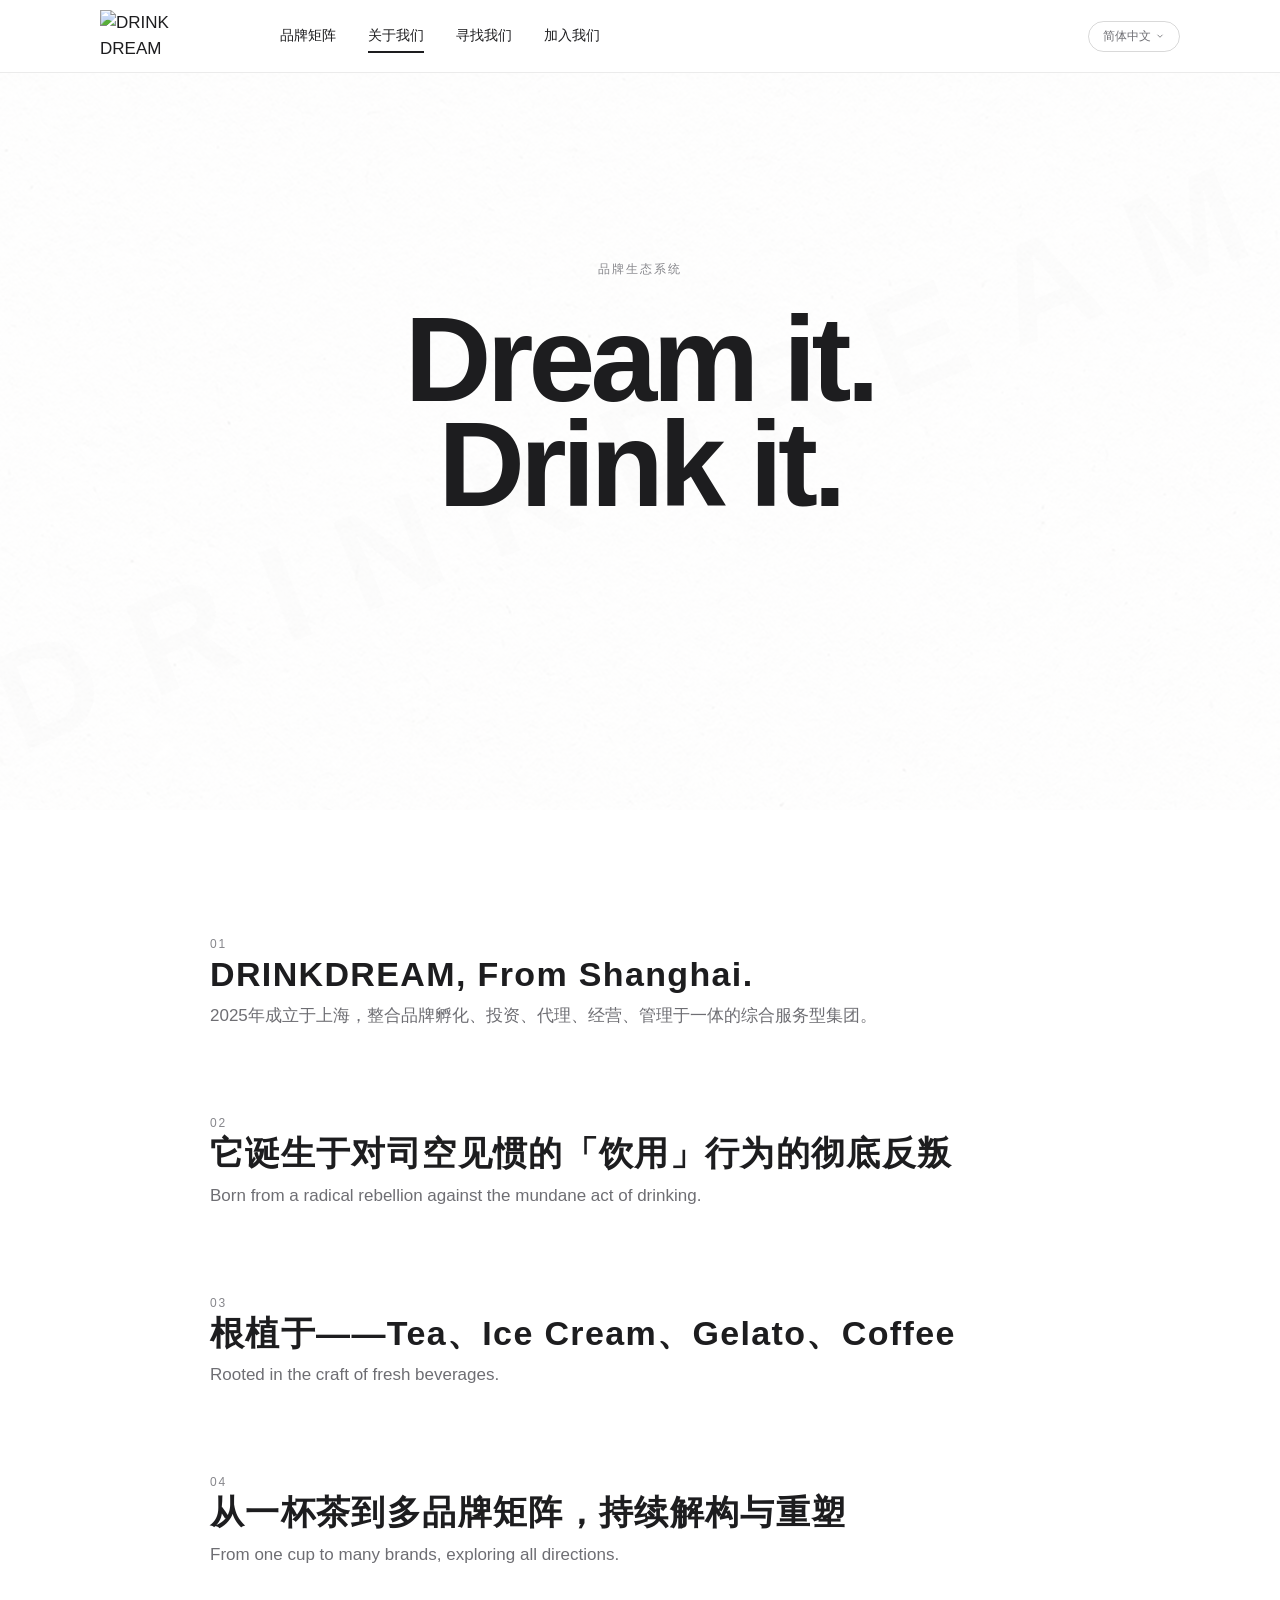
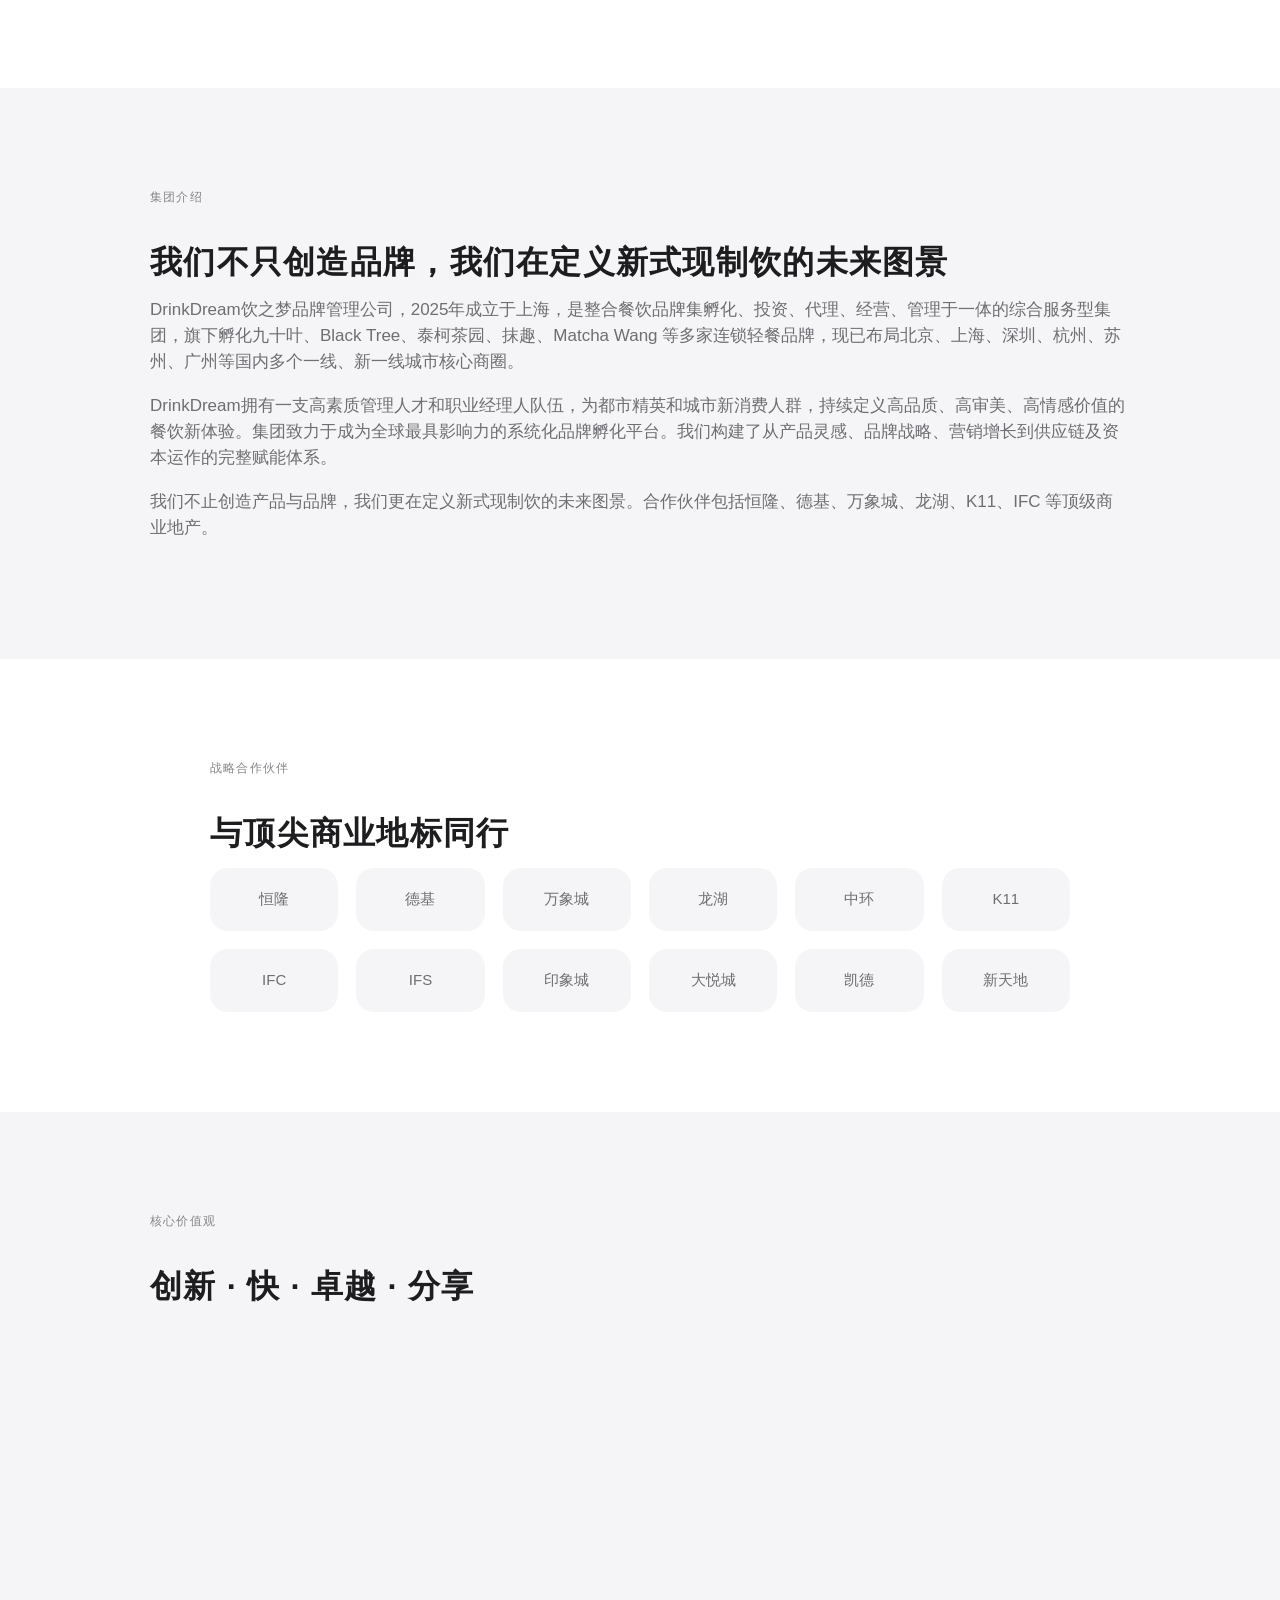
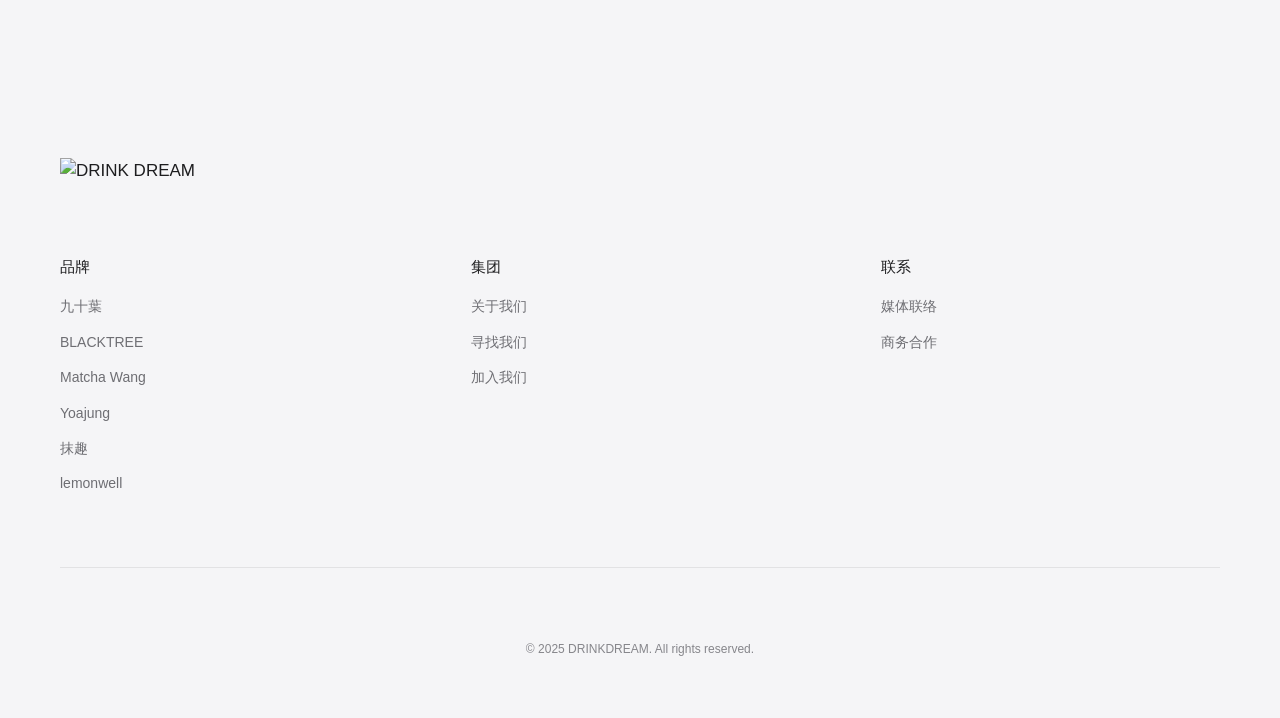
==== about.html @ f2726633 "DRINKDREAM brand website - initial release" ====
<!doctype html>
<html lang="zh-CN">
<head>
  <meta charset="UTF-8"><meta name="viewport" content="width=device-width, initial-scale=1.0">
  <title>关于我们 · DRINKDREAM 饮之梦</title>
  <meta name="description" content="DRINKDREAM饮之梦品牌管理公司，从一杯茶到多品牌矩阵，持续解构与重塑。">
  <link rel="stylesheet" href="styles.css">
  <link rel="icon" href="https://www.drink-dream.com/images/logotitle.png" type="image/png">
</head>
<body>
<div class="progress-bar" id="progress-bar"></div>
<header class="site-header">
  <div class="header-inner">
    <a class="brand" href="index.html"><img src="https://www.drink-dream.com/images/logo.png" alt="DRINK DREAM"></a>
    <nav class="nav"><a href="index.html">品牌矩阵</a><a href="about.html" class="active">关于我们</a><a href="find-us.html">寻找我们</a><a href="#">加入我们</a></nav>
    <button class="menu-toggle" aria-label="菜单">☰</button>
  </div>
</header>

<main>
  <section class="about-hero" style="background:linear-gradient(180deg,rgba(255,255,255,.88),rgba(255,255,255,.88)),url('images/drinkdream_about.jpg') center/cover no-repeat;">
    <div class="about-hero-content">
      <p class="hero-eyebrow" data-reveal>DRINKDREAM 饮之梦</p>
      <h1 class="hero-title" data-reveal><span class="hero-line">Dream it.</span><span class="hero-line">Drink it.</span></h1>
    </div>
  </section>

  <section class="about-manifesto">
    <div class="manifesto-item" data-reveal><span class="m-num">01</span><h2>DRINKDREAM, From Shanghai.</h2><p>2025年成立于上海，整合品牌孵化、投资、代理、经营、管理于一体的综合服务型集团。</p></div>
    <div class="manifesto-item" data-reveal><span class="m-num">02</span><h2>它诞生于对司空见惯的「饮用」行为的彻底反叛</h2><p>Born from a radical rebellion against the mundane act of drinking.</p></div>
    <div class="manifesto-item" data-reveal><span class="m-num">03</span><h2>根植于——Tea、Ice Cream、Gelato、Coffee</h2><p>Rooted in the craft of fresh beverages — Tea, Ice Cream, Gelato, Coffee.</p></div>
    <div class="manifesto-item" data-reveal><span class="m-num">04</span><h2>从一杯茶到多品牌矩阵，持续解构与重塑，路虽远，上下而求索</h2><p>From one cup to many brands, a cycle of deconstruction and reinvention, exploring all directions.</p></div>
  </section>

  <section class="brand-sect alt">
    <div class="inner">
      <p class="ssub" data-reveal>集团介绍</p>
      <h2 data-reveal>我们不只创造品牌，我们在定义新式现制饮的未来图景</h2>
      <div class="about-text-block" data-reveal>
        <p>DrinkDream饮之梦品牌管理公司，2025年成立于上海，是整合餐饮品牌集孵化、投资、代理、经营、管理于一体的综合服务型集团，旗下孵化九十叶、Black Tree、泰柯茶园、抹趣、Matcha Wang 等多家连锁轻餐品牌，现已布局北京、上海、深圳、杭州、苏州、广州等国内多个一线、新一线城市核心商圈。</p>
        <p>DrinkDream拥有一支高素质管理人才和职业经理人队伍，为都市精英和城市新消费人群，持续定义高品质、高审美、高情感价值的餐饮新体验。集团致力于成为全球最具影响力的系统化品牌孵化平台。我们构建了从产品灵感、品牌战略、营销增长到供应链及资本运作的完整赋能体系。</p>
        <p>我们不止创造产品与品牌，我们更在定义新式现制饮的未来图景。合作伙伴包括恒隆、德基、万象城、龙湖、K11、IFC 等顶级商业地产。</p>
      </div>
    </div>
  </section>

  <section class="brand-sect">
    <p class="ssub" data-reveal>战略合作伙伴</p>
    <h2 data-reveal>与顶尖商业地标同行</h2>
    <div class="partner-grid" data-reveal>
      <div class="partner-item">恒隆</div><div class="partner-item">德基</div><div class="partner-item">万象城</div>
      <div class="partner-item">龙湖</div><div class="partner-item">中环</div><div class="partner-item">K11</div>
      <div class="partner-item">IFC</div><div class="partner-item">IFS</div><div class="partner-item">印象城</div>
      <div class="partner-item">大悦城</div><div class="partner-item">凯德</div><div class="partner-item">新天地</div>
    </div>
  </section>

  <section class="brand-sect alt">
    <div class="inner">
      <p class="ssub" data-reveal>核心价值观</p>
      <h2 data-reveal>创新 · 快 · 卓越 · 分享</h2>
      <div class="values-grid" data-reveal>
        <div class="value-card"><span class="vc-icon">✦</span><h3>创新</h3><p>构建从产品灵感到商业品牌的完整赋能体系</p></div>
        <div class="value-card"><span class="vc-icon">⚡</span><h3>快</h3><p>以闪电路径覆盖市场，持续锻造尖刀品牌</p></div>
        <div class="value-card"><span class="vc-icon">◆</span><h3>卓越</h3><p>超越峰值，创造记忆。定义高品质餐饮新体验</p></div>
        <div class="value-card"><span class="vc-icon">◎</span><h3>分享</h3><p>与超级合伙人构建共生根系统，为顶尖人才提供舞台</p></div>
      </div>
    </div>
  </section>
</main>

<footer class="site-footer">
  <div class="footer-inner">
    <div class="footer-logo"><img src="https://www.drink-dream.com/images/logo-drinkdream.png" alt="DRINK DREAM"></div>
    <div class="footer-links">
      <div class="footer-col"><strong>品牌</strong><a href="jiushiye.html">九十葉</a><a href="blacktree.html">BLACKTREE</a><a href="matcha-wang.html">Matcha Wang</a><a href="yoajung.html">Yoajung</a><a href="moqu.html">抹趣</a><a href="lemonwell.html">lemonwell</a></div>
      <div class="footer-col"><strong>集团</strong><a href="about.html">关于我们</a><a href="find-us.html">寻找我们</a><a href="#">加入我们</a></div>
      <div class="footer-col"><strong>联系</strong><a href="#">媒体联络</a><a href="#">商务合作</a></div>
    </div>
    <p class="footer-copy">&copy; 2025 DRINKDREAM. All rights reserved.</p>
  </div>
</footer>
<script src="site.js"></script>
</body>
</html>
---- styles.css ----
/* ============================================================
   DRINKDREAM V3 — Apple Design + Bilingual + Refined Layout
   ============================================================ */
:root{
  --bg:#fff;--bg-gray:#F5F5F7;--text:#1D1D1F;--text2:#6E6E73;--text3:#86868B;
  --link:#0066CC;--link-hover:#0077ED;--border:rgba(0,0,0,.08);
  --font:'PingFang SC','Hiragino Sans GB','Microsoft YaHei',sans-serif;
  --header-h:72px;--ease:cubic-bezier(.16,1,.3,1);
  --radius:18px;--pill:980px;
  --shadow:0 2px 8px rgba(0,0,0,.04),0 8px 24px rgba(0,0,0,.08);
  --shadow-hover:0 4px 12px rgba(0,0,0,.06),0 12px 32px rgba(0,0,0,.12);
  /* ── Generous side padding ── */
  --px:60px;
  --px-mobile:28px;
  --content:980px;--content-lg:1200px;
}
*,*::before,*::after{box-sizing:border-box;margin:0;padding:0}
html{scroll-behavior:smooth;-webkit-font-smoothing:antialiased;scroll-padding-top:var(--header-h)}
body{font-family:var(--font);color:var(--text);background:var(--bg);line-height:1.53;font-size:17px;-webkit-user-select:none;user-select:none;overflow-x:hidden;position:relative}
body::after{content:'DRINKDREAM';position:fixed;inset:0;pointer-events:none;z-index:9999;display:flex;align-items:center;justify-content:center;font-size:clamp(60px,12vw,140px);font-weight:900;color:rgba(0,0,0,.008);letter-spacing:.3em;transform:rotate(-22deg)}
img{display:block;max-width:100%;-webkit-user-drag:none;pointer-events:none}
a{color:inherit;text-decoration:none}
@media(prefers-reduced-motion:reduce){*,*::before,*::after{animation-duration:.01ms!important;transition-duration:.01ms!important}}

/* Progress Bar */
.progress-bar{position:fixed;top:0;left:0;height:2px;background:var(--text);z-index:200;width:0;transition:width .1s linear}

/* ═══════ Language Switcher ═══════ */
.lang-switch{position:relative;margin-left:auto}
.lang-btn{display:inline-flex;align-items:center;gap:4px;padding:6px 14px;border:1px solid rgba(0,0,0,.15);border-radius:var(--pill);background:transparent;font-size:12px;font-weight:500;cursor:pointer;color:var(--text2);font-family:var(--font);transition:all .2s}
.lang-btn:hover{border-color:var(--text);color:var(--text)}
.lang-menu{position:absolute;top:calc(100% + 6px);right:0;display:none;min-width:110px;padding:6px;background:var(--bg);border:1px solid rgba(0,0,0,.08);border-radius:12px;box-shadow:var(--shadow);z-index:60}
.lang-menu.open{display:grid;gap:2px}
.lang-menu button{padding:8px 14px;border:0;border-radius:8px;background:transparent;text-align:left;cursor:pointer;font-size:13px;color:var(--text);font-family:var(--font);transition:background .15s}
.lang-menu button:hover{background:var(--bg-gray)}
.lang-menu button.active{font-weight:600;background:rgba(0,0,0,.04)}

/* ═══════ Cursor & Nav ═══════ */
.cursor-glow{position:fixed;pointer-events:none;z-index:9998;width:320px;height:320px;border-radius:50%;background:radial-gradient(circle,rgba(0,0,0,.04) 0%,transparent 70%);transform:translate(-50%,-50%);opacity:0;transition:opacity .3s}
.cursor-glow.visible{opacity:1}
.ring-nav{position:fixed;right:24px;top:50%;transform:translateY(-50%);z-index:45;display:flex;flex-direction:column;align-items:center;gap:14px}
.ring-progress{width:42px;height:42px;opacity:.5;margin-bottom:6px}
.ring-progress svg{display:block}
.ring-dot{display:block;width:10px;height:10px;border-radius:50%;background:rgba(0,0,0,.1);transition:all .4s var(--ease);position:relative}
.ring-dot.active{background:var(--dot,#1D1D1F);transform:scale(1.5);box-shadow:0 0 14px var(--dot,#1d1d1f44)}
.ring-dot::after{content:attr(data-label);position:absolute;right:22px;top:50%;transform:translateY(-50%);white-space:nowrap;font-size:12px;font-weight:600;color:var(--text);opacity:0;transition:opacity .25s}
.ring-dot:hover::after{opacity:1}
@media(max-width:734px){.ring-nav{display:none}}

/* ═══════ Header ═══════ */
.site-header{position:fixed;top:0;left:0;right:0;z-index:50;background:rgba(255,255,255,.82);backdrop-filter:blur(20px) saturate(180%);-webkit-backdrop-filter:blur(20px) saturate(180%);border-bottom:1px solid var(--border)}
.header-inner{display:flex;align-items:center;min-height:var(--header-h);max-width:var(--content-lg);margin:0 auto;padding:0 var(--px)}
.brand img{width:132px}
.nav{display:flex;gap:32px;margin-left:48px}
.nav a{font-size:14px;font-weight:500;padding:4px 0;position:relative;transition:opacity .25s}
.nav a::after{content:'';position:absolute;bottom:-2px;left:0;width:0;height:1.5px;background:var(--text);transition:width .3s var(--ease)}
.nav a:hover::after,.nav a.active::after{width:100%}
.menu-toggle{display:none;width:40px;height:40px;border:0;background:none;font-size:22px;cursor:pointer;color:var(--text);margin-left:auto}

/* ═══════ Hero ═══════ */
.hero{min-height:100vh;display:flex;align-items:center;justify-content:center;padding:var(--header-h) var(--px) 80px;text-align:center;position:relative;overflow:hidden;background:linear-gradient(180deg,#FBFBFD,#F5F5F7)}
.hero::before{content:'';position:absolute;inset:0;background:radial-gradient(ellipse at 50% 25%,rgba(232,200,176,.1),transparent 60%);pointer-events:none}
.hero-content{position:relative;z-index:1}
.hero-eyebrow{font-size:12px;font-weight:500;letter-spacing:.16em;color:var(--text3);margin-bottom:28px;opacity:0;transform:translateY(20px);transition:all .8s var(--ease)}
.hero-eyebrow.visible{opacity:1;transform:translateY(0)}
.hero-title{font-size:clamp(64px,11vw,120px);line-height:.88;font-weight:900;letter-spacing:-.04em;margin-bottom:24px}
.hero-line{display:block;opacity:0;transform:translateY(50px);transition:all .9s var(--ease)}
.hero-line.visible{opacity:1;transform:translateY(0)}
.hero-line:last-child{transition-delay:.12s}
.hero-sub{font-size:21px;color:var(--text2);max-width:460px;margin:0 auto;opacity:0;transform:translateY(20px);transition:all .8s var(--ease) .25s}
.hero-sub.visible{opacity:1;transform:translateY(0)}
.hero-scroll-indicator{position:absolute;bottom:40px;left:50%;transform:translateX(-50%)}
.scroll-line{width:1px;height:56px;background:linear-gradient(to bottom,var(--text3),transparent);animation:scrollPulse 2s ease-in-out infinite}
@keyframes scrollPulse{0%,100%{opacity:.25;transform:scaleY(1)}50%{opacity:.8;transform:scaleY(1.25)}}

/* ═══════ Sections ═══════ */
.section-label{font-size:12px;font-weight:500;letter-spacing:.16em;color:var(--text3);margin-bottom:20px}

/* Manifesto */
.manifesto-section{padding:120px var(--px);max-width:var(--content);margin:0 auto}
.manifesto-inner{display:grid;gap:88px}
.manifesto-item{opacity:0;transform:translateY(40px);transition:all .8s var(--ease)}
.manifesto-item.visible{opacity:1;transform:translateY(0)}
.manifesto-item:nth-child(2){transition-delay:.12s}.manifesto-item:nth-child(3){transition-delay:.24s}.manifesto-item:nth-child(4){transition-delay:.36s}
.m-num{font-size:12px;font-weight:500;letter-spacing:.16em;color:var(--text3);margin-bottom:14px}
.manifesto-item h2{font-size:clamp(26px,4vw,34px);font-weight:800;letter-spacing:.04em;line-height:1.1;margin-bottom:10px;color:var(--text)}
.manifesto-item p{font-size:17px;color:var(--text2);line-height:1.53}

/* Intro */
.intro-section{padding:0 var(--px) 120px;max-width:var(--content);margin:0 auto}
.intro-content{opacity:0;transform:translateY(40px);transition:all 1s var(--ease)}
.intro-content.visible{opacity:1;transform:translateY(0)}
.intro-content h2{font-size:clamp(28px,4vw,38px);font-weight:800;letter-spacing:.04em;line-height:1.1;margin-bottom:32px;color:var(--text)}
.intro-text p{font-size:17px;line-height:1.53;color:var(--text2);margin-bottom:14px}

/* ═══════ Stack ═══════ */
.stack-container{background:var(--bg)}
.stack-section{position:relative;min-height:100vh;display:flex;align-items:center;padding:calc(var(--header-h) + 60px) 0 60px}
.stack-card{position:sticky;top:calc(var(--header-h) + 32px);width:min(var(--content-lg),calc(100% - var(--px)*2));margin:0 auto;display:grid;grid-template-columns:1fr 1fr;gap:80px;align-items:center;background:var(--bg);border-radius:var(--radius);padding:0;transition:all .7s var(--ease);transform:translateY(50px);opacity:.35}
.stack-section.active .stack-card{transform:translateY(0);opacity:1;box-shadow:var(--shadow)}
.stack-section.exiting .stack-card{transform:translateY(-40px);opacity:.2}
.stack-visual{overflow:hidden;border-radius:var(--radius)}
.stack-image-wrapper{overflow:hidden}
.stack-image{width:100%;aspect-ratio:4/5;background-size:cover;background-position:center;border-radius:var(--radius);transition:transform 1.4s var(--ease)}
.stack-section.active .stack-image{transform:scale(1.03)}
.stack-section:hover .stack-image{transform:scale(1.08)}
.stack-inner{opacity:0;transform:translateX(36px);transition:all .8s var(--ease)}
.stack-section.active .stack-inner{opacity:1;transform:translateX(0)}
.stack-inner>*{opacity:0;transform:translateY(18px);transition:all .5s var(--ease)}
.stack-section.active .stack-inner>*{opacity:1;transform:translateY(0)}
.stack-section.active .stack-num{transition-delay:.04s}.stack-section.active .stack-name{transition-delay:.08s}
.stack-section.active .stack-en{transition-delay:.12s}.stack-section.active .stack-line{transition-delay:.16s}
.stack-section.active .stack-desc{transition-delay:.2s}.stack-section.active .stack-stats{transition-delay:.24s}.stack-section.active .stack-cta{transition-delay:.28s}
.stack-num{font-size:12px;font-weight:500;letter-spacing:.16em;color:var(--text3);margin-bottom:16px}
.stack-name{font-size:clamp(40px,5.5vw,60px);font-weight:900;letter-spacing:-.03em;line-height:1.02;margin-bottom:10px;color:var(--text)}
.stack-en{font-size:16px;color:var(--text3);margin-bottom:28px}
.stack-line{width:36px;height:2px;background:var(--text);margin-bottom:28px}
.stack-desc{font-size:17px;line-height:1.53;color:var(--text2);margin-bottom:36px;max-width:440px}
.stack-stats{display:flex;gap:44px;margin-bottom:36px}
.stat strong{display:block;font-size:32px;font-weight:700;line-height:1;margin-bottom:6px;color:var(--text)}
.stat span{font-size:12px;color:var(--text3);font-weight:500}
.stack-cta{display:inline-flex;align-items:center;gap:8px;font-size:15px;font-weight:500;color:var(--link);transition:all .3s var(--ease);cursor:pointer}
.stack-cta:hover{color:var(--link-hover)}
.stack-cta:hover span{transform:translateX(4px);transition:transform .3s var(--ease)}
.stack-cta span{transition:transform .3s var(--ease)}

/* ═══════ Metrics ═══════ */
.metrics-strip{display:grid;grid-template-columns:repeat(5,1fr);padding:100px var(--px);background:var(--bg-gray);text-align:center;gap:24px}
.metric-item{opacity:0;transform:translateY(30px);transition:all .8s var(--ease)}
.metric-item.visible{opacity:1;transform:translateY(0)}
.metric-item>span,.metric-item em{display:block;font-style:normal;font-size:14px;font-weight:500;color:var(--text2)}
.metric-item strong{display:block;margin:10px 0 4px;font-size:56px;line-height:1;font-weight:700;color:var(--text)}

/* ═══════ Values ═══════ */
.values-section{padding:120px var(--px);max-width:var(--content-lg);margin:0 auto}
.values-section .section-label{text-align:center;margin-bottom:14px;opacity:0;transform:translateY(20px);transition:all .8s var(--ease)}
.values-section .section-label.visible{opacity:1;transform:translateY(0)}
.values-title{text-align:center;font-size:clamp(30px,4.5vw,42px);font-weight:800;letter-spacing:.04em;line-height:1.1;margin-bottom:60px;opacity:0;transform:translateY(20px);transition:all .8s var(--ease) .1s;color:var(--text)}
.values-title.visible{opacity:1;transform:translateY(0)}
.values-grid{display:grid;grid-template-columns:repeat(4,1fr);gap:20px}
.value-card{padding:40px 28px;text-align:center;background:var(--bg-gray);border-radius:var(--radius);transition:all .4s var(--ease);opacity:0;transform:translateY(30px)}
.value-card.visible{opacity:1;transform:translateY(0)}
.value-card:hover{transform:translateY(-6px);box-shadow:var(--shadow-hover)}
.value-card:nth-child(2){transition-delay:.1s}.value-card:nth-child(3){transition-delay:.2s}.value-card:nth-child(4){transition-delay:.3s}
.vc-icon{font-size:24px;display:block;margin-bottom:16px}
.value-card h3{font-size:20px;font-weight:700;margin-bottom:10px;color:var(--text)}
.value-card p{font-size:14px;line-height:1.53;color:var(--text2)}

/* ═══════ Media Coverage ═══════ */
.media-section{padding:120px var(--px);max-width:var(--content-lg);margin:0 auto}
.media-section .section-label{text-align:center;margin-bottom:14px;opacity:0;transform:translateY(20px);transition:all .8s var(--ease)}
.media-section .section-label.visible{opacity:1;transform:translateY(0)}
.media-grid{display:grid;grid-template-columns:repeat(3,1fr);gap:20px}
.media-card{display:flex;flex-direction:column;padding:28px;background:var(--bg-gray);border-radius:var(--radius);transition:all .4s var(--ease);cursor:pointer;gap:10px;opacity:0;transform:translateY(30px)}
.media-card.visible{opacity:1;transform:translateY(0)}
.media-card:hover{transform:translateY(-4px);box-shadow:var(--shadow-hover)}
.media-card:nth-child(2){transition-delay:.08s}.media-card:nth-child(3){transition-delay:.16s}.media-card:nth-child(4){transition-delay:.24s}.media-card:nth-child(5){transition-delay:.32s}.media-card:nth-child(6){transition-delay:.4s}
.media-source{font-size:11px;font-weight:600;letter-spacing:.1em;color:var(--text3)}
.media-card h3{font-size:16px;font-weight:700;line-height:1.35;color:var(--text)}
.media-card p{font-size:14px;line-height:1.6;color:var(--text2)}
.media-link{font-size:13px;font-weight:500;color:var(--link);margin-top:auto}
.media-card:hover .media-link{color:var(--link-hover)}

/* ═══════ Footer ═══════ */
.site-footer{background:var(--bg-gray);padding:120px var(--px) 60px}
.footer-inner{max-width:var(--content-lg);margin:0 auto}
.footer-logo{margin-bottom:72px}.footer-logo img{width:168px}
.footer-links{display:grid;grid-template-columns:repeat(3,1fr);gap:72px;margin-bottom:72px;padding-bottom:72px;border-bottom:1px solid var(--border)}
.footer-col{display:flex;flex-direction:column;gap:14px}
.footer-col strong{font-size:15px;font-weight:500;margin-bottom:4px;color:var(--text)}
.footer-col a{font-size:14px;color:var(--text2);transition:opacity .2s}
.footer-col a:hover{opacity:.6}
.footer-copy{font-size:12px;color:var(--text3);text-align:center}

/* Back to Top */
.back-to-top{position:fixed;bottom:36px;left:50%;transform:translateX(-50%) translateY(80px);z-index:40;width:44px;height:44px;border-radius:50%;background:var(--text);color:#fff;border:0;font-size:18px;cursor:pointer;opacity:0;pointer-events:none;transition:all .4s var(--ease)}
.back-to-top.visible{opacity:1;transform:translateX(-50%) translateY(0);pointer-events:auto}
.back-to-top:hover{transform:translateX(-50%) translateY(-4px);box-shadow:var(--shadow-hover)}

/* ═══════ Brand Detail Pages ═══════ */
.brand-detail{padding-top:var(--header-h)}
.brand-hero{min-height:70vh;display:flex;align-items:center;justify-content:center;text-align:center;padding:80px var(--px)}
.brand-hero-content{position:relative;z-index:1}
.brand-hero .brand-number{font-size:12px;font-weight:500;letter-spacing:.14em;color:var(--text3);margin-bottom:24px}
.brand-hero .brand-name{font-size:clamp(48px,8vw,88px);font-weight:900;letter-spacing:-.04em;line-height:.92;margin-bottom:16px;color:var(--text)}
.brand-hero .brand-en{font-size:18px;color:var(--text3);margin-bottom:24px}
.brand-hero .brand-hero-desc{font-size:17px;line-height:1.53;max-width:560px;margin:0 auto;color:var(--text2)}
.brand-sect{padding:100px var(--px);max-width:var(--content);margin:0 auto}
.brand-sect.alt{background:var(--bg-gray);max-width:100%}
.brand-sect.alt .inner{max-width:var(--content);margin:0 auto}
.brand-sect h2{font-size:clamp(24px,3.5vw,32px);font-weight:800;letter-spacing:.04em;margin-bottom:10px;color:var(--text)}
.brand-sect .ssub{font-size:12px;color:var(--text3);margin-bottom:32px;letter-spacing:.1em}
.cgrid{display:grid;grid-template-columns:1fr 1fr;gap:48px}
.cblock{margin-bottom:40px}.cblock h3{font-size:19px;font-weight:700;margin-bottom:12px;color:var(--text)}
.cblock p{font-size:17px;line-height:1.53;color:var(--text2)}
.hlist{list-style:none;display:grid;gap:18px}
.hlist li{padding:24px 28px;background:var(--bg);border-radius:var(--radius);font-size:16px;line-height:1.53;color:var(--text2);transition:all .3s var(--ease);border-left:3px solid transparent;box-shadow:var(--shadow)}
.brand-sect.alt .hlist li{background:var(--bg)}
.hlist li:hover{border-color:var(--text);transform:translateX(6px);box-shadow:var(--shadow-hover)}
.bmetrics{display:grid;grid-template-columns:repeat(3,1fr);gap:32px;text-align:center;padding:48px 0;border-top:1px solid var(--border);border-bottom:1px solid var(--border);margin:48px 0}
.bmetrics strong{display:block;font-size:44px;font-weight:700;line-height:1;margin-bottom:8px;color:var(--text)}
.bmetrics span{font-size:13px;color:var(--text3);font-weight:500}
.btags{display:flex;flex-wrap:wrap;gap:10px}
.btags span{padding:8px 20px;font-size:12px;font-weight:500;color:var(--text2);background:var(--bg-gray);border-radius:var(--pill);transition:all .25s var(--ease)}
.btags span:hover{background:var(--text);color:#fff}
.back-home{display:inline-flex;align-items:center;gap:6px;font-size:14px;font-weight:500;color:var(--link);padding:24px var(--px) 0;transition:all .2s}
.back-home:hover{color:var(--link-hover);gap:10px}

/* ═══════ About Page ═══════ */
.about-hero{min-height:90vh;display:flex;align-items:center;justify-content:center;text-align:center;position:relative;overflow:hidden;padding:var(--header-h) var(--px) 80px}
.about-manifesto{max-width:var(--content);margin:0 auto;padding:120px var(--px);display:grid;gap:80px}
.about-text-block{max-width:var(--content);margin:0 auto}
.about-text-block p{font-size:17px;line-height:1.53;color:var(--text2);margin-bottom:18px}
.partner-grid{display:grid;grid-template-columns:repeat(6,1fr);gap:18px;max-width:920px}
.partner-item{padding:20px 16px;text-align:center;font-size:15px;font-weight:500;color:var(--text2);background:var(--bg-gray);border-radius:var(--radius);transition:all .3s var(--ease)}
.partner-item:hover{background:var(--text);color:#fff;transform:translateY(-3px);box-shadow:var(--shadow-hover)}

/* ═══════ Responsive ═══════ */
@media(max-width:1068px){
  :root{--px:40px}
  .stack-card{grid-template-columns:1fr;gap:40px}
  .stack-image{aspect-ratio:16/9}
  .values-grid{grid-template-columns:repeat(2,1fr)}
  .media-grid{grid-template-columns:repeat(2,1fr)}
  .cgrid{grid-template-columns:1fr}
  .partner-grid{grid-template-columns:repeat(4,1fr)}
  .metrics-strip{grid-template-columns:repeat(3,1fr);gap:40px}
}
@media(max-width:734px){
  :root{--header-h:64px;--px:28px}
  .header-inner{padding:0 var(--px)}.brand img{width:100px}
  .nav{display:none}.menu-toggle{display:grid;place-items:center}
  .nav.open{display:flex;flex-direction:column;position:absolute;top:var(--header-h);left:0;right:0;background:var(--bg);padding:16px var(--px);border-bottom:1px solid var(--border)}
  .nav.open a{padding:14px 0;border-top:1px solid var(--border)}
  .lang-switch{display:none}
  .hero{padding:var(--header-h) var(--px) 60px;min-height:90vh}
  .hero-title{font-size:clamp(48px,14vw,80px)}
  .manifesto-section{padding:80px var(--px)}.manifesto-inner{gap:56px}
  .intro-section{padding:0 var(--px) 80px}
  .stack-section{min-height:auto;padding:20px 0 40px}
  .stack-card{position:relative;top:auto;width:calc(100% - var(--px)*2);opacity:1;transform:none;grid-template-columns:1fr;gap:24px;box-shadow:none!important}
  .stack-image{aspect-ratio:3/2}
  .stack-inner,.stack-inner>*{opacity:1;transform:none;transition:none}
  .stack-name{font-size:36px}
  .metrics-strip{grid-template-columns:1fr 1fr;padding:64px var(--px);gap:32px}
  .values-section{padding:80px var(--px)}.values-grid{grid-template-columns:1fr 1fr;gap:12px}.value-card{padding:28px 16px}
  .media-section{padding:80px var(--px)}.media-grid{grid-template-columns:1fr}
  .footer-links{grid-template-columns:1fr 1fr;gap:32px}
  .brand-sect{padding:64px var(--px)}.bmetrics{grid-template-columns:1fr;gap:24px}
  .partner-grid{grid-template-columns:repeat(3,1fr)}.about-hero{min-height:60vh}
}
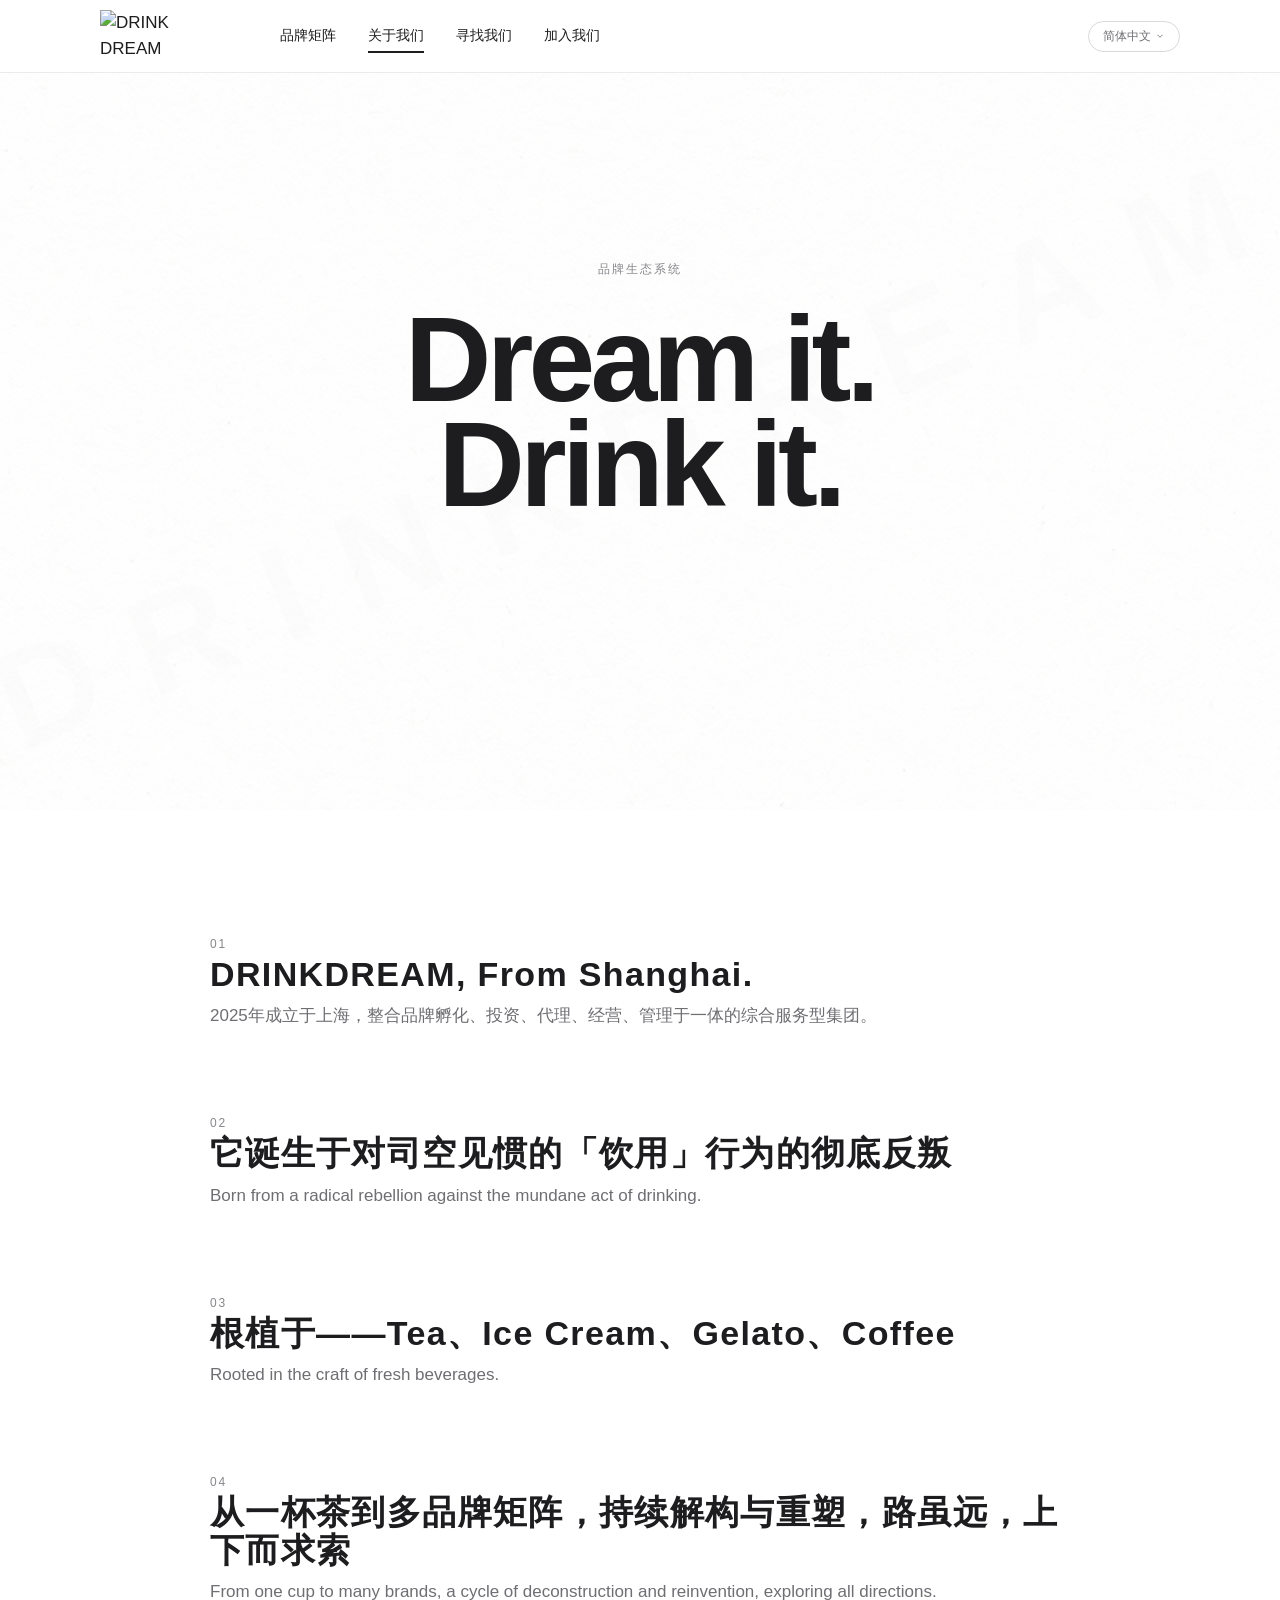
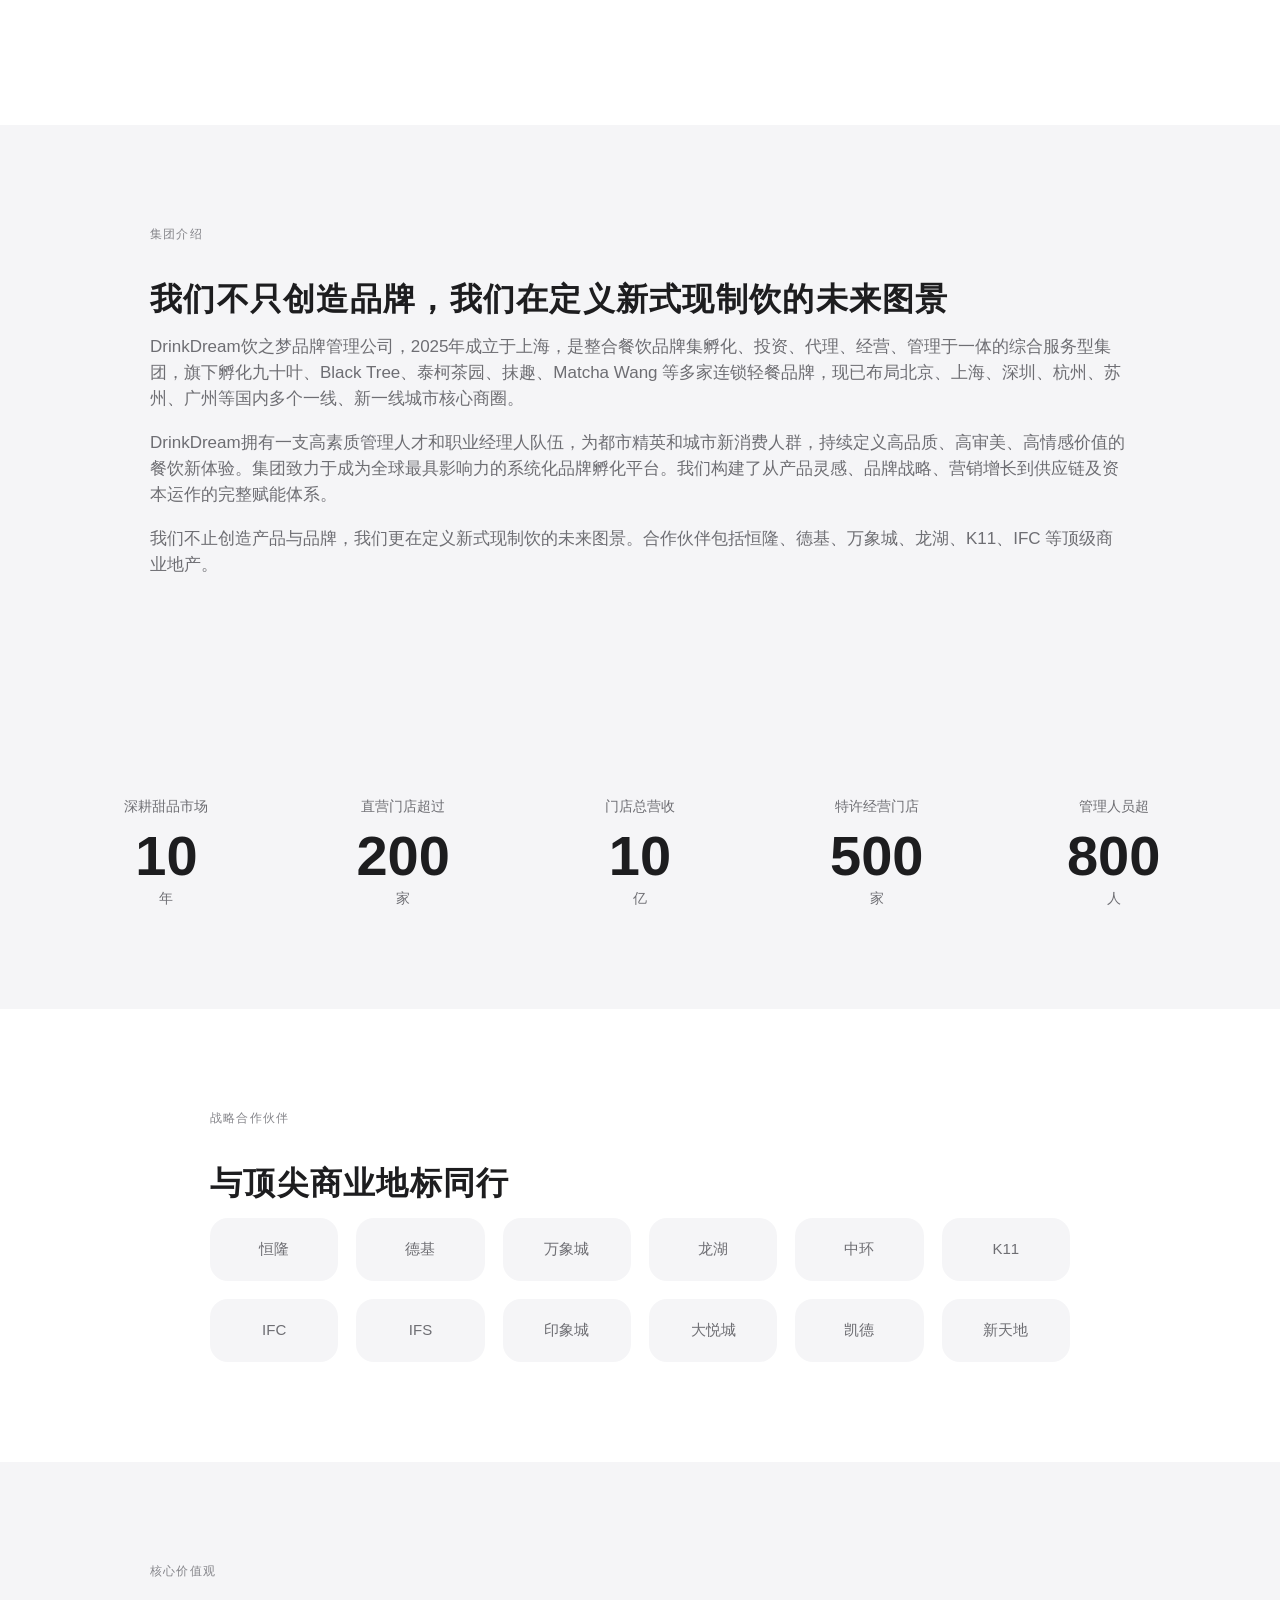
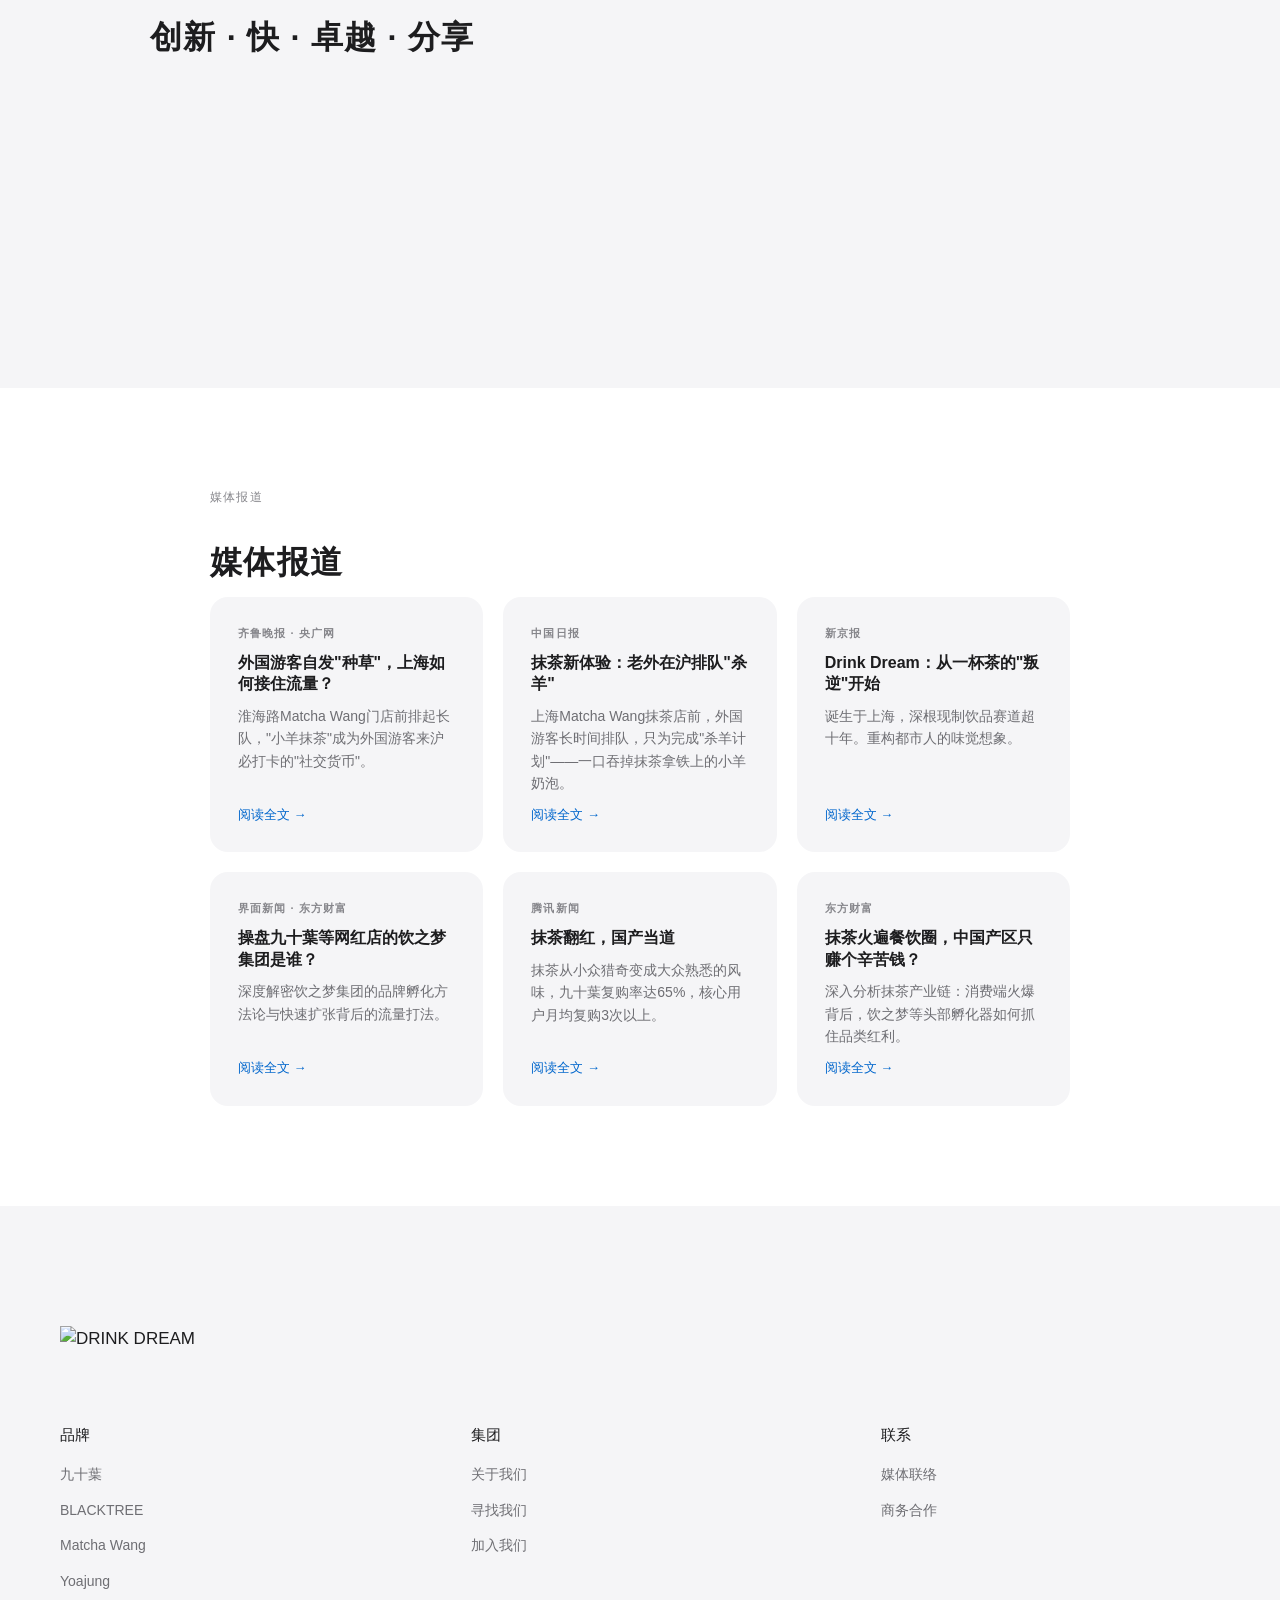
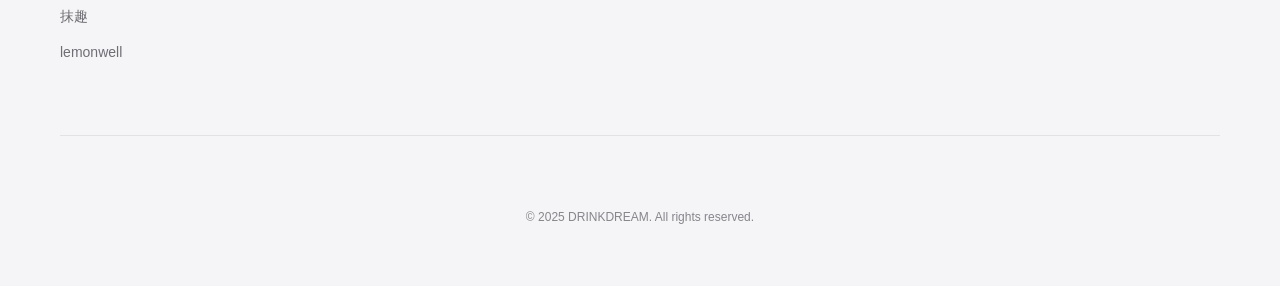
==== commit f04b5f96: "Homepage slim + enhanced interactions" ====
--- a/about.html
+++ b/about.html
@@ -28,8 +28,8 @@
   <section class="about-manifesto">
     <div class="manifesto-item" data-reveal><span class="m-num">01</span><h2>DRINKDREAM, From Shanghai.</h2><p>2025年成立于上海，整合品牌孵化、投资、代理、经营、管理于一体的综合服务型集团。</p></div>
     <div class="manifesto-item" data-reveal><span class="m-num">02</span><h2>它诞生于对司空见惯的「饮用」行为的彻底反叛</h2><p>Born from a radical rebellion against the mundane act of drinking.</p></div>
-    <div class="manifesto-item" data-reveal><span class="m-num">03</span><h2>根植于——Tea、Ice Cream、Gelato、Coffee</h2><p>Rooted in the craft of fresh beverages — Tea, Ice Cream, Gelato, Coffee.</p></div>
-    <div class="manifesto-item" data-reveal><span class="m-num">04</span><h2>从一杯茶到多品牌矩阵，持续解构与重塑，路虽远，上下而求索</h2><p>From one cup to many brands, a cycle of deconstruction and reinvention, exploring all directions.</p></div>
+    <div class="manifesto-item" data-reveal><span class="m-num">03</span><h2>根植于——Tea、Ice Cream、Gelato、Coffee</h2><p>Rooted in the craft of fresh beverages.</p></div>
+    <div class="manifesto-item" data-reveal><span class="m-num">04</span><h2>从一杯茶到多品牌矩阵，持续解构与重塑</h2><p>From one cup to many brands, exploring all directions.</p></div>
   </section>
 
   <section class="brand-sect alt">
@@ -42,6 +42,14 @@
         <p>我们不止创造产品与品牌，我们更在定义新式现制饮的未来图景。合作伙伴包括恒隆、德基、万象城、龙湖、K11、IFC 等顶级商业地产。</p>
       </div>
     </div>
+  </section>
+
+  <section class="metrics-strip">
+    <div class="metric-item" data-reveal><span>深耕甜品市场</span><strong data-count="10">0</strong><em>年</em></div>
+    <div class="metric-item" data-reveal><span>直营门店超过</span><strong data-count="200">0</strong><em>家</em></div>
+    <div class="metric-item" data-reveal><span>门店总营收</span><strong data-count="10">0</strong><em>亿</em></div>
+    <div class="metric-item" data-reveal><span>特许经营门店</span><strong data-count="500">0</strong><em>家</em></div>
+    <div class="metric-item" data-reveal><span>管理人员超</span><strong data-count="800">0</strong><em>人</em></div>
   </section>
 
   <section class="brand-sect">
@@ -67,6 +75,51 @@
       </div>
     </div>
   </section>
+
+  <section class="brand-sect">
+    <div class="inner">
+      <p class="ssub" data-reveal>媒体报道</p>
+      <h2 data-reveal>媒体报道</h2>
+      <div class="media-grid">
+        <a href="https://www.qlwb.com.cn/detail/27465739.html" target="_blank" rel="noopener" class="media-card" data-reveal>
+          <span class="media-source">齐鲁晚报 · 央广网</span>
+          <h3>外国游客自发"种草"，上海如何接住流量？</h3>
+          <p>淮海路Matcha Wang门店前排起长队，"小羊抹茶"成为外国游客来沪必打卡的"社交货币"。</p>
+          <span class="media-link">阅读全文 →</span>
+        </a>
+        <a href="http://cn.chinadaily.com.cn/a/202604/08/WS69d61aa5a310942cc49a6d38.html" target="_blank" rel="noopener" class="media-card" data-reveal>
+          <span class="media-source">中国日报</span>
+          <h3>抹茶新体验：老外在沪排队"杀羊"</h3>
+          <p>上海Matcha Wang抹茶店前，外国游客长时间排队，只为完成"杀羊计划"——一口吞掉抹茶拿铁上的小羊奶泡。</p>
+          <span class="media-link">阅读全文 →</span>
+        </a>
+        <a href="https://m.bjnews.com.cn/detail/1775889676129806.html" target="_blank" rel="noopener" class="media-card" data-reveal>
+          <span class="media-source">新京报</span>
+          <h3>Drink Dream：从一杯茶的"叛逆"开始</h3>
+          <p>诞生于上海，深根现制饮品赛道超十年。重构都市人的味觉想象。</p>
+          <span class="media-link">阅读全文 →</span>
+        </a>
+        <a href="https://caifuhao.eastmoney.com/news/20260527074920963955460" target="_blank" rel="noopener" class="media-card" data-reveal>
+          <span class="media-source">界面新闻 · 东方财富</span>
+          <h3>操盘九十葉等网红店的饮之梦集团是谁？</h3>
+          <p>深度解密饮之梦集团的品牌孵化方法论与快速扩张背后的流量打法。</p>
+          <span class="media-link">阅读全文 →</span>
+        </a>
+        <a href="https://new.qq.com/rain/a/20260708A04AVY00" target="_blank" rel="noopener" class="media-card" data-reveal>
+          <span class="media-source">腾讯新闻</span>
+          <h3>抹茶翻红，国产当道</h3>
+          <p>抹茶从小众猎奇变成大众熟悉的风味，九十葉复购率达65%，核心用户月均复购3次以上。</p>
+          <span class="media-link">阅读全文 →</span>
+        </a>
+        <a href="https://caifuhao.eastmoney.com/news/20260512104750637726480" target="_blank" rel="noopener" class="media-card" data-reveal>
+          <span class="media-source">东方财富</span>
+          <h3>抹茶火遍餐饮圈，中国产区只赚个辛苦钱？</h3>
+          <p>深入分析抹茶产业链：消费端火爆背后，饮之梦等头部孵化器如何抓住品类红利。</p>
+          <span class="media-link">阅读全文 →</span>
+        </a>
+      </div>
+    </div>
+  </section>
 </main>
 
 <footer class="site-footer">
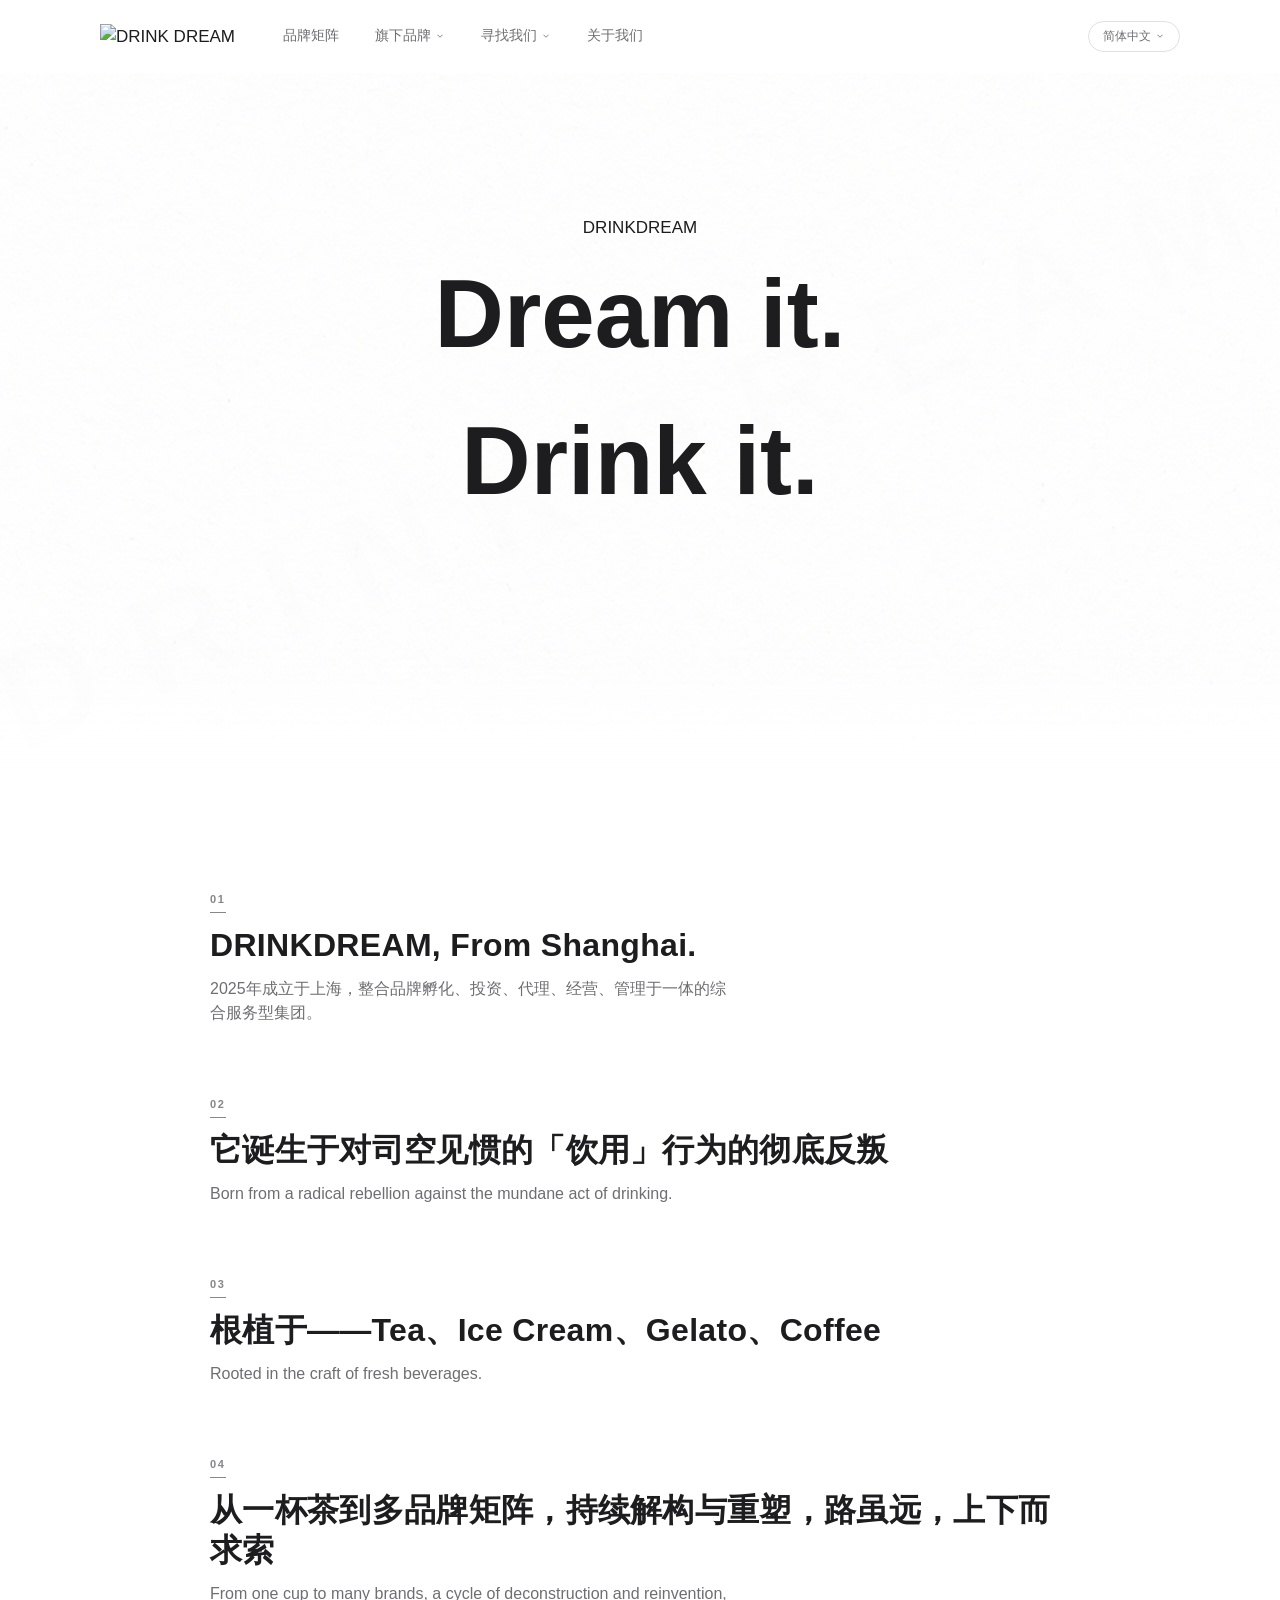
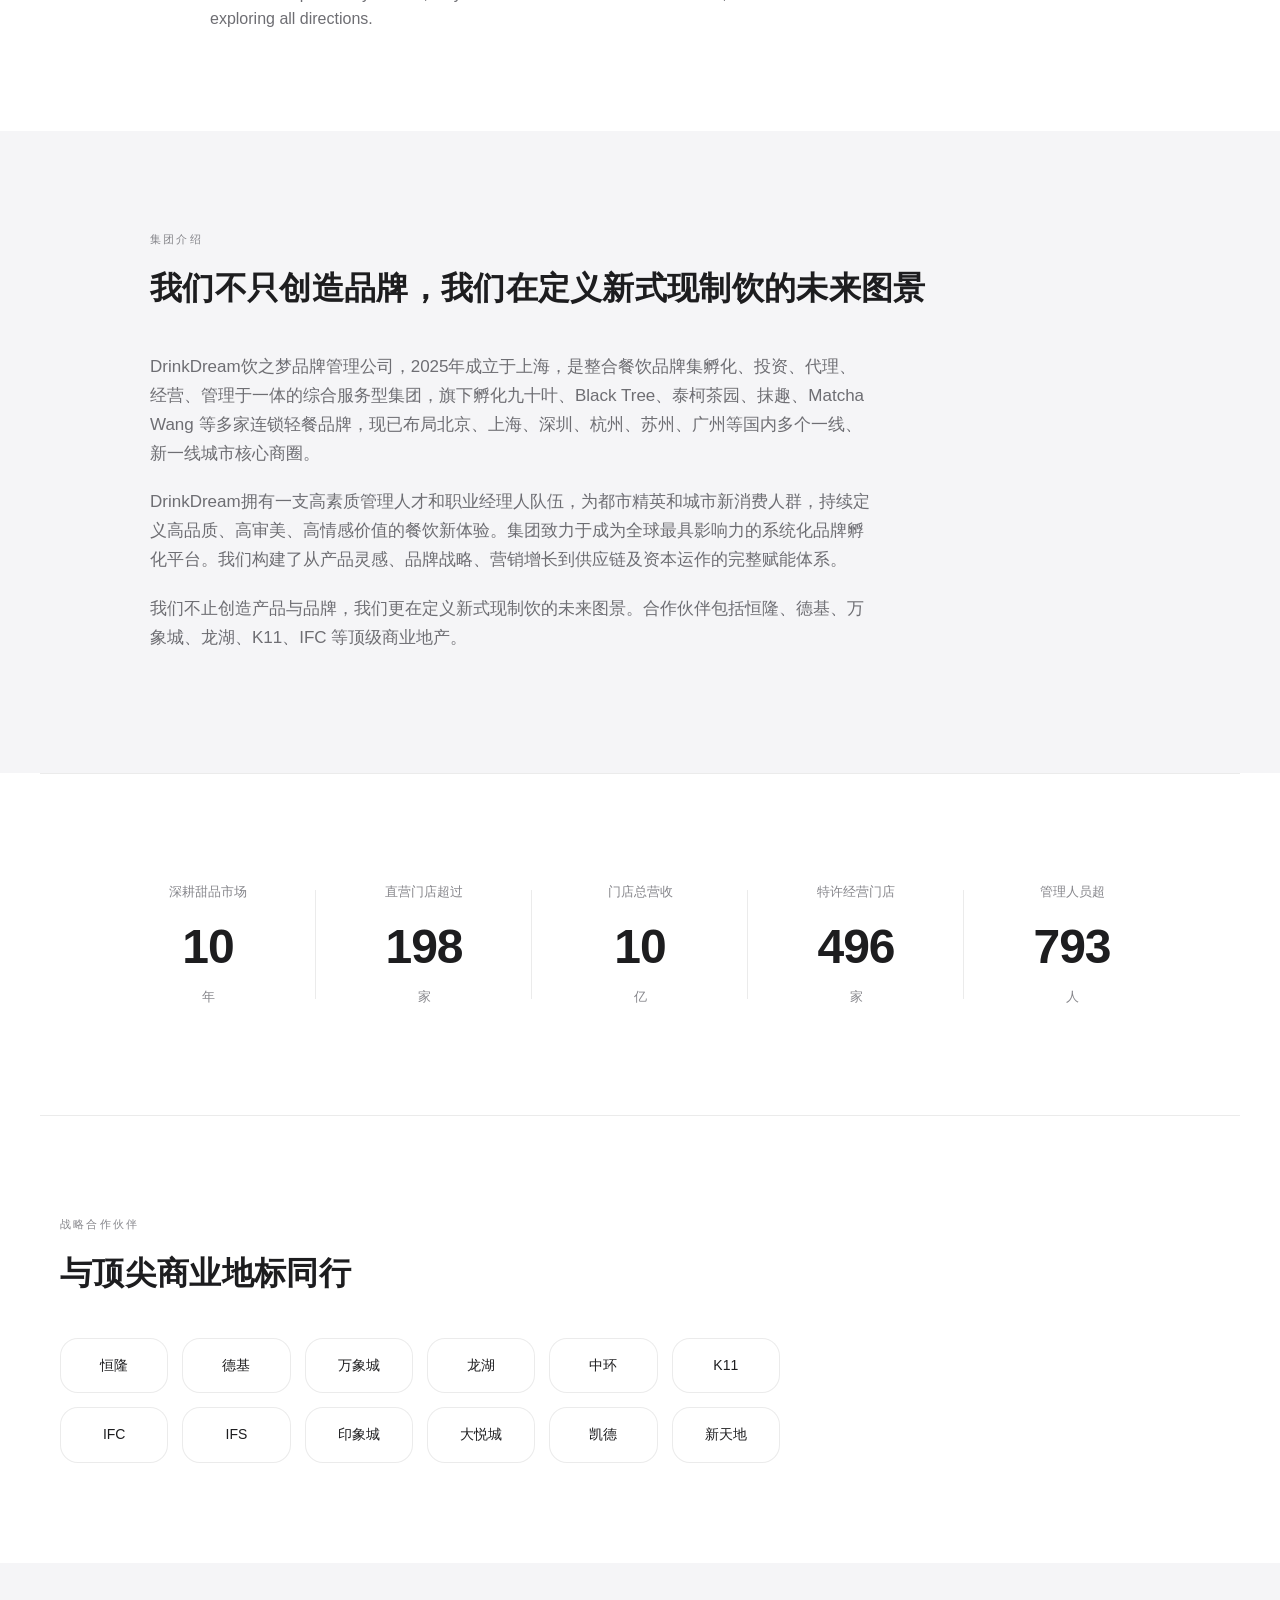
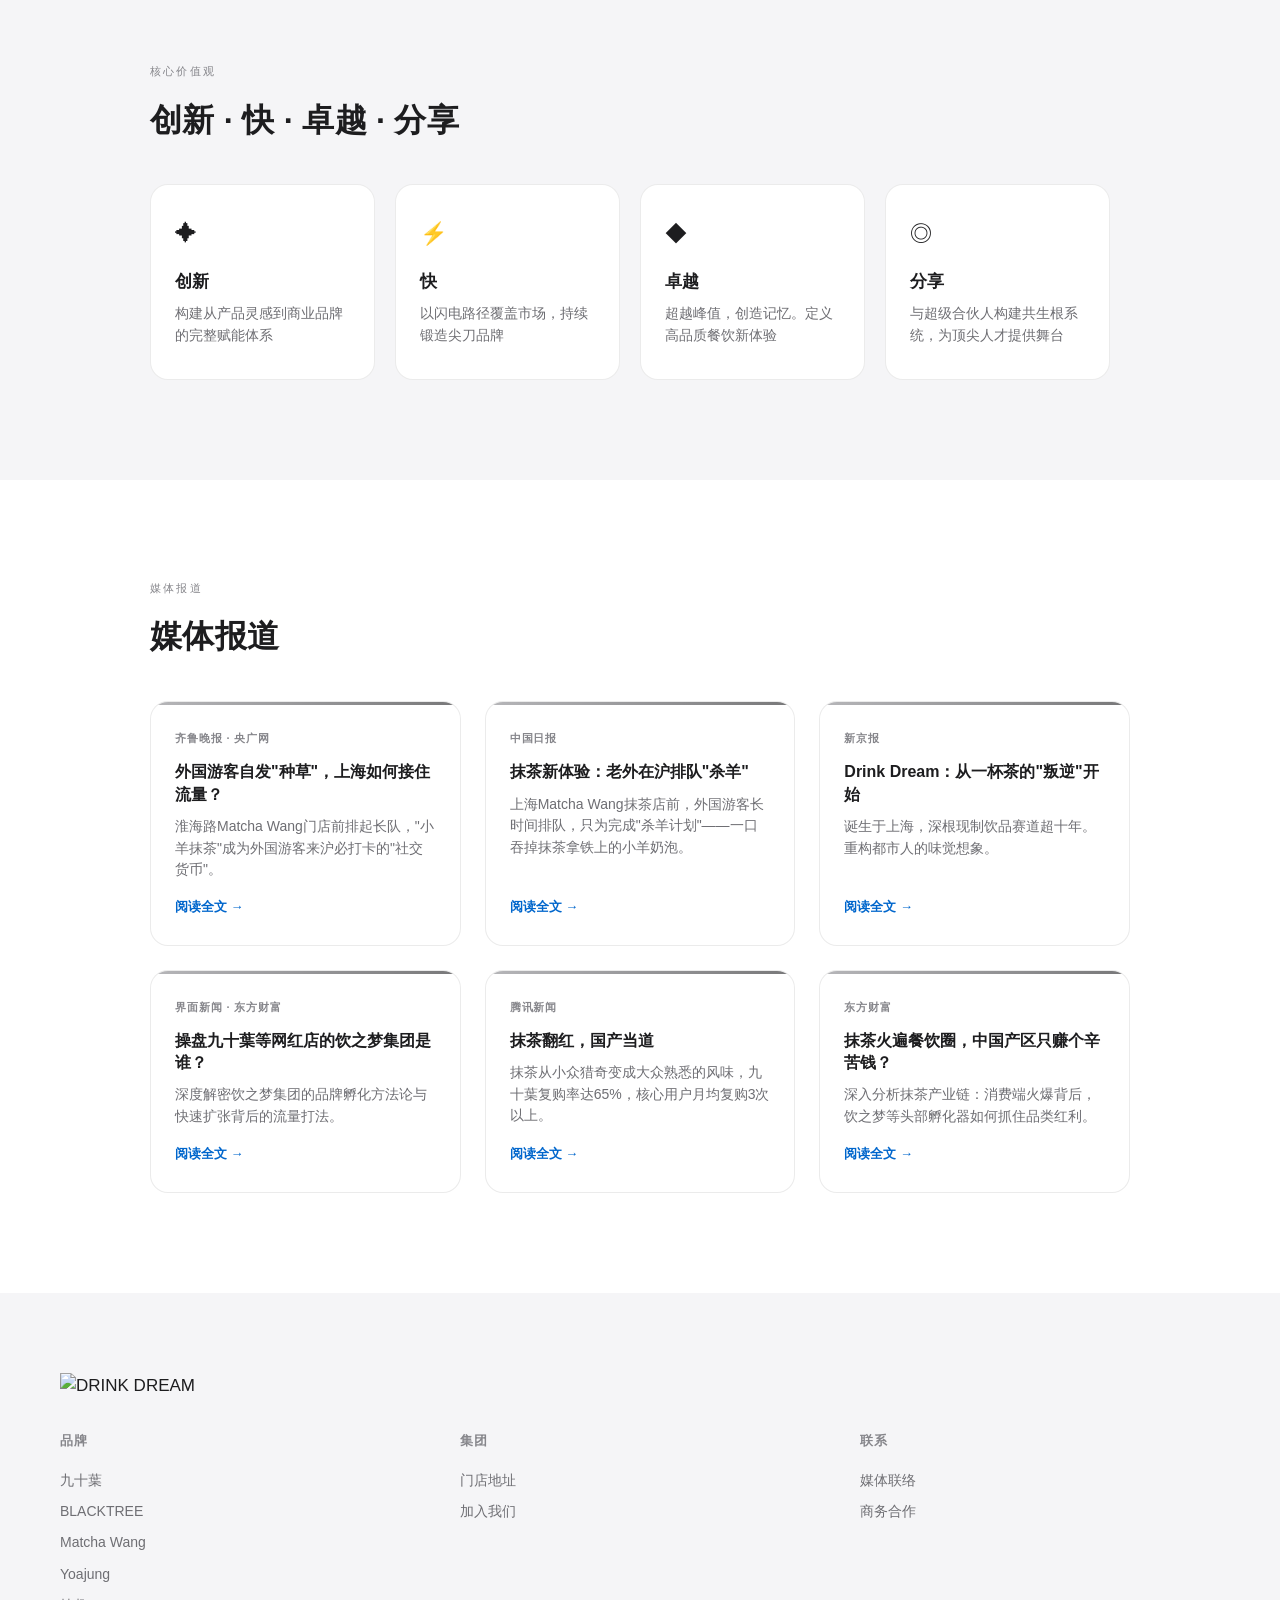
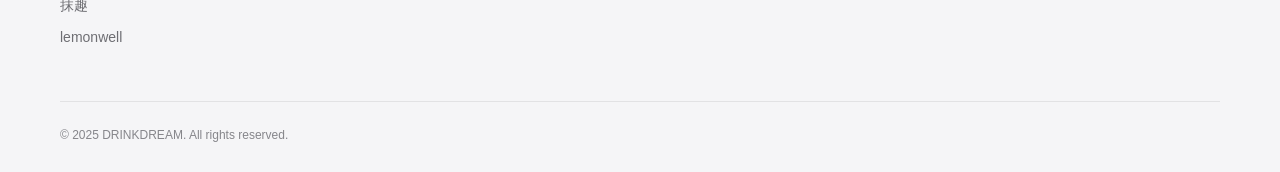
==== commit de2d47ed: "Sync: nav+dropdown+effects" ====
--- a/about.html
+++ b/about.html
@@ -12,7 +12,7 @@
 <header class="site-header">
   <div class="header-inner">
     <a class="brand" href="index.html"><img src="https://www.drink-dream.com/images/logo.png" alt="DRINK DREAM"></a>
-    <nav class="nav"><a href="index.html">品牌矩阵</a><a href="about.html" class="active">关于我们</a><a href="find-us.html">寻找我们</a><a href="#">加入我们</a></nav>
+        <nav class="nav"><a href="index.html">首页</a><div class="nav-dropdown"><button class="nav-dropdown-toggle">旗下品牌 <svg width="10" height="10" viewBox="0 0 24 24" fill="none" stroke="currentColor" stroke-width="2"><polyline points="6 9 12 15 18 9"/></svg></button><div class="nav-dropdown-menu"><a href="jiushiye.html">九十叶 <small>NINTEA MATCHA</small></a><a href="blacktree.html">黑树 <small>BLACKTREE</small></a><a href="matcha-wang.html">抹茶王 <small>Matcha Wang</small></a><a href="yoajung.html">Yoajung <small>优格家</small></a><a href="moqu.html">抹趣 <small>Very Matcha</small></a><a href="lemonwell.html">柠檬岛 <small>lemonwell</small></a></div></div><div class="nav-dropdown"><button class="nav-dropdown-toggle">寻找我们 <svg width="10" height="10" viewBox="0 0 24 24" fill="none" stroke="currentColor" stroke-width="2"><polyline points="6 9 12 15 18 9"/></svg></button><div class="nav-dropdown-menu"><a href="find-us.html">门店地址</a><a href="#">媒体联系</a></div></div><a href="#">加入我们</a></nav>
     <button class="menu-toggle" aria-label="菜单">☰</button>
   </div>
 </header>
@@ -127,7 +127,7 @@
     <div class="footer-logo"><img src="https://www.drink-dream.com/images/logo-drinkdream.png" alt="DRINK DREAM"></div>
     <div class="footer-links">
       <div class="footer-col"><strong>品牌</strong><a href="jiushiye.html">九十葉</a><a href="blacktree.html">BLACKTREE</a><a href="matcha-wang.html">Matcha Wang</a><a href="yoajung.html">Yoajung</a><a href="moqu.html">抹趣</a><a href="lemonwell.html">lemonwell</a></div>
-      <div class="footer-col"><strong>集团</strong><a href="about.html">关于我们</a><a href="find-us.html">寻找我们</a><a href="#">加入我们</a></div>
+      <div class="footer-col"><strong>集团</strong><a href="find-us.html">门店地址</a><a href="#">加入我们</a></div>
       <div class="footer-col"><strong>联系</strong><a href="#">媒体联络</a><a href="#">商务合作</a></div>
     </div>
     <p class="footer-copy">&copy; 2025 DRINKDREAM. All rights reserved.</p>
--- a/styles.css
+++ b/styles.css
@@ -1,251 +1,312 @@
 /* ============================================================
-   DRINKDREAM V3 — Apple Design + Bilingual + Refined Layout
+   DRINKDREAM V3 — Premium Interactions & Dynamic Effects
    ============================================================ */
 :root{
   --bg:#fff;--bg-gray:#F5F5F7;--text:#1D1D1F;--text2:#6E6E73;--text3:#86868B;
   --link:#0066CC;--link-hover:#0077ED;--border:rgba(0,0,0,.08);
   --font:'PingFang SC','Hiragino Sans GB','Microsoft YaHei',sans-serif;
   --header-h:72px;--ease:cubic-bezier(.16,1,.3,1);
+  --spring:cubic-bezier(.22,.61,.36,1);
   --radius:18px;--pill:980px;
   --shadow:0 2px 8px rgba(0,0,0,.04),0 8px 24px rgba(0,0,0,.08);
-  --shadow-hover:0 4px 12px rgba(0,0,0,.06),0 12px 32px rgba(0,0,0,.12);
-  /* ── Generous side padding ── */
-  --px:60px;
-  --px-mobile:28px;
-  --content:980px;--content-lg:1200px;
+  --shadow-hover:0 4px 16px rgba(0,0,0,.06),0 16px 40px rgba(0,0,0,.12);
+  --px:60px;--px-mobile:28px;--content:980px;--content-lg:1200px;
 }
 *,*::before,*::after{box-sizing:border-box;margin:0;padding:0}
 html{scroll-behavior:smooth;-webkit-font-smoothing:antialiased;scroll-padding-top:var(--header-h)}
 body{font-family:var(--font);color:var(--text);background:var(--bg);line-height:1.53;font-size:17px;-webkit-user-select:none;user-select:none;overflow-x:hidden;position:relative}
-body::after{content:'DRINKDREAM';position:fixed;inset:0;pointer-events:none;z-index:9999;display:flex;align-items:center;justify-content:center;font-size:clamp(60px,12vw,140px);font-weight:900;color:rgba(0,0,0,.008);letter-spacing:.3em;transform:rotate(-22deg)}
+body::after{content:'DRINKDREAM';position:fixed;inset:0;pointer-events:none;z-index:9999;display:flex;align-items:center;justify-content:center;font-size:clamp(60px,12vw,140px);font-weight:900;color:rgba(0,0,0,.005);letter-spacing:.3em;transform:rotate(-22deg)}
 img{display:block;max-width:100%;-webkit-user-drag:none;pointer-events:none}
 a{color:inherit;text-decoration:none}
 @media(prefers-reduced-motion:reduce){*,*::before,*::after{animation-duration:.01ms!important;transition-duration:.01ms!important}}
 
-/* Progress Bar */
-.progress-bar{position:fixed;top:0;left:0;height:2px;background:var(--text);z-index:200;width:0;transition:width .1s linear}
+/* ═══════ Keyframes ═══════ */
+@keyframes blobFloat{0%,100%{transform:translate(0,0) scale(1)}25%{transform:translate(60px,-40px) scale(1.1)}50%{transform:translate(-30px,-20px) scale(.95)}75%{transform:translate(-50px,30px) scale(1.05)}}
+@keyframes scrollBounce{0%,100%{transform:translateY(0)}50%{transform:translateY(8px)}}
+@keyframes scrollDot{0%,100%{opacity:1;top:8px}50%{opacity:0;top:20px}}
+@keyframes pulse{0%,100%{transform:scale(1);opacity:1}50%{transform:scale(1.08);opacity:.7}}
+@keyframes shimmer{0%{background-position:-200% 0}100%{background-position:200% 0}}
+@keyframes floatUp{from{transform:translateY(60px);opacity:0}to{transform:translateY(0);opacity:1}}
+@keyframes numReveal{from{opacity:0;transform:scale(.5) translateY(10px)}to{opacity:1;transform:scale(1) translateY(0)}}
+
+/* ═══════ Progress Bar ═══════ */
+.progress-bar{position:fixed;top:0;left:0;height:2.5px;background:linear-gradient(90deg,#5A7A4B,#7BAFD4,#D4C040);z-index:300;width:0;transition:width .12s linear}
 
 /* ═══════ Language Switcher ═══════ */
 .lang-switch{position:relative;margin-left:auto}
-.lang-btn{display:inline-flex;align-items:center;gap:4px;padding:6px 14px;border:1px solid rgba(0,0,0,.15);border-radius:var(--pill);background:transparent;font-size:12px;font-weight:500;cursor:pointer;color:var(--text2);font-family:var(--font);transition:all .2s}
-.lang-btn:hover{border-color:var(--text);color:var(--text)}
-.lang-menu{position:absolute;top:calc(100% + 6px);right:0;display:none;min-width:110px;padding:6px;background:var(--bg);border:1px solid rgba(0,0,0,.08);border-radius:12px;box-shadow:var(--shadow);z-index:60}
-.lang-menu.open{display:grid;gap:2px}
-.lang-menu button{padding:8px 14px;border:0;border-radius:8px;background:transparent;text-align:left;cursor:pointer;font-size:13px;color:var(--text);font-family:var(--font);transition:background .15s}
-.lang-menu button:hover{background:var(--bg-gray)}
+.lang-btn{display:inline-flex;align-items:center;gap:4px;padding:6px 14px;border:1px solid rgba(0,0,0,.12);border-radius:var(--pill);background:transparent;font-size:12px;font-weight:500;cursor:pointer;color:var(--text2);font-family:var(--font);transition:all .2s}
+.lang-btn:hover{background:rgba(0,0,0,.03);color:var(--text)}
+.lang-menu{position:absolute;top:100%;right:0;margin-top:6px;background:var(--bg);border:1px solid var(--border);border-radius:12px;padding:4px;min-width:120px;box-shadow:var(--shadow);opacity:0;visibility:hidden;transform:translateY(-6px);transition:all .2s var(--ease);z-index:300}
+.lang-menu.open{opacity:1;visibility:visible;transform:translateY(0)}
+.lang-menu button{display:block;width:100%;padding:8px 14px;border:none;background:none;font-size:13px;text-align:left;cursor:pointer;border-radius:8px;color:var(--text);font-family:var(--font);transition:background .15s}
+.lang-menu button:hover{background:rgba(0,0,0,.04)}
 .lang-menu button.active{font-weight:600;background:rgba(0,0,0,.04)}
 
-/* ═══════ Cursor & Nav ═══════ */
-.cursor-glow{position:fixed;pointer-events:none;z-index:9998;width:320px;height:320px;border-radius:50%;background:radial-gradient(circle,rgba(0,0,0,.04) 0%,transparent 70%);transform:translate(-50%,-50%);opacity:0;transition:opacity .3s}
+/* ═══════ Ring Nav ═══════ */
+.ring-nav{position:fixed;right:28px;top:50%;transform:translateY(-50%);z-index:100;display:flex;flex-direction:column;align-items:center;gap:14px}
+.ring-nav .ring-track{margin-bottom:6px}
+.ring-dot{width:8px;height:8px;border-radius:50%;background:rgba(0,0,0,.15);transition:all .4s var(--spring);position:relative;display:block}
+.ring-dot::after{content:attr(data-label);position:absolute;right:20px;top:50%;transform:translateY(-50%);white-space:nowrap;font-size:11px;font-weight:500;color:var(--text2);opacity:0;pointer-events:none;transition:opacity .2s}
+.ring-dot:hover{background:var(--dot,#1D1D1F);transform:scale(1.6)}
+.ring-dot:hover::after{opacity:1}
+.ring-dot.active{background:var(--dot,#1D1D1F);transform:scale(1.8);box-shadow:0 0 16px var(--dot,#1d1d1f44)}
+@media(max-width:960px){.ring-nav{right:12px;gap:10px}}
+
+/* ═══════ Header ═══════ */
+.site-header{position:fixed;top:0;left:0;right:0;z-index:150;background:rgba(255,255,255,.82);-webkit-backdrop-filter:saturate(180%) blur(20px);backdrop-filter:saturate(180%) blur(20px);border-bottom:1px solid transparent;transition:all .35s var(--ease)}
+.site-header.scrolled{background:rgba(255,255,255,.94);border-bottom-color:var(--border);box-shadow:0 1px 3px rgba(0,0,0,.04)}
+.header-inner{max-width:var(--content-lg);margin:0 auto;height:var(--header-h);display:flex;align-items:center;padding:0 var(--px);gap:48px}
+.brand img{height:24px;width:auto;transition:opacity .3s}
+.nav{display:flex;gap:36px;margin-right:auto;align-items:center}
+.nav a{font-size:14px;font-weight:500;color:var(--text2);padding:8px 0;position:relative;transition:color .2s}
+.nav a::after{content:'';position:absolute;bottom:2px;left:0;width:0;height:1.5px;background:var(--text);transition:width .35s var(--ease)}
+.nav a:hover::after,.nav a.active::after{width:100%}
+.nav a:hover,.nav a.active{color:var(--text)}
+.nav-dropdown{position:relative}
+.nav-dropdown-toggle{font-size:14px;font-weight:500;color:var(--text2);padding:8px 0;position:relative;background:none;border:none;cursor:pointer;font-family:var(--font);display:inline-flex;align-items:center;gap:4px;transition:color .2s}
+.nav-dropdown-toggle::after{content:'';position:absolute;bottom:2px;left:0;width:0;height:1.5px;background:var(--text);transition:width .35s var(--ease)}
+.nav-dropdown-toggle:hover{color:var(--text)}
+.nav-dropdown-toggle:hover::after{width:100%}
+.nav-dropdown-menu{position:absolute;top:100%;left:-16px;margin-top:8px;background:var(--bg);border:1px solid var(--border);border-radius:14px;padding:8px;min-width:220px;box-shadow:0 12px 40px rgba(0,0,0,.18);opacity:0;visibility:hidden;transform:translateY(-8px);transition:all .25s var(--ease);z-index:200;isolation:isolate}
+.nav-dropdown.open .nav-dropdown-menu{opacity:1;visibility:visible;transform:translateY(0)}
+.nav-dropdown-menu a{display:flex;align-items:baseline;justify-content:space-between;padding:10px 14px;border-radius:10px;font-size:14px;font-weight:500;color:var(--text);transition:background .15s}
+.nav-dropdown-menu a small{font-size:11px;color:var(--text3);font-weight:400}
+.nav-dropdown-menu a:hover{background:rgba(0,0,0,.04)}
+.nav-dropdown-menu a::after{display:none}
+.menu-toggle{display:none;background:none;border:none;font-size:22px;cursor:pointer;padding:4px;color:var(--text)}
+
+/* ═══════ Hero Section ═══════ */
+.about-hero{height:85vh;min-height:560px;display:flex;align-items:center;justify-content:center;text-align:center;position:relative;overflow:hidden;transition:background-position .1s linear;will-change:background-position}
+.about-hero::after{content:'';position:absolute;bottom:0;left:0;right:0;height:120px;background:linear-gradient(0deg,var(--bg),transparent);z-index:1;pointer-events:none}
+.about-hero-content{max-width:640px;padding:0 var(--px);position:relative;z-index:2}
+.about-hero .hero-eyebrow{opacity:0;transform:translateY(24px);transition:all .7s var(--ease)}
+.about-hero .hero-eyebrow.visible{opacity:1;transform:translateY(0)}
+.about-hero .hero-title{font-size:clamp(48px,8vw,96px);margin-bottom:16px}
+.hero-line{display:block;opacity:0;transform:translateY(40px);transition:all .8s var(--ease)}
+.hero-line:first-child{transition-delay:.1s}
+.hero-line:last-child{transition-delay:.22s}
+.hero-line.visible{opacity:1;transform:translateY(0)}
+.hero-sub{font-size:18px;color:var(--text2);letter-spacing:.05em;opacity:0;transform:translateY(20px);transition:all .7s var(--ease) .35s}
+.hero-sub.visible{opacity:1;transform:translateY(0)}
+.hero-scroll-indicator{position:absolute;bottom:48px;left:50%;transform:translateX(-50%);z-index:2}
+
+/* ═══════ Manifesto ═══════ */
+.about-manifesto{max-width:var(--content);margin:0 auto;padding:120px var(--px) 100px;display:flex;flex-direction:column;gap:64px}
+.manifesto-item{opacity:0;transform:translateY(48px);transition:all 1s var(--ease)}
+.manifesto-item.visible{opacity:1;transform:translateY(0)}
+.manifesto-item .m-num{font-size:11px;font-weight:600;letter-spacing:.15em;color:var(--text3);display:inline-block;margin-bottom:12px;position:relative}
+.manifesto-item .m-num::after{content:'';display:block;width:0;height:1px;background:var(--text3);margin-top:4px;transition:width .6s var(--ease) .2s}
+.manifesto-item.visible .m-num::after{width:100%}
+.manifesto-item h2{font-size:clamp(22px,2.5vw,32px);font-weight:800;letter-spacing:.01em;line-height:1.25}
+.manifesto-item p{font-size:16px;color:var(--text2);margin-top:12px;max-width:520px}
+
+/* ═══════ Brand Sections ═══════ */
+.brand-sect{padding:100px var(--px);position:relative}
+.brand-sect.alt{background:var(--bg-gray)}
+.brand-sect .inner{max-width:var(--content);margin:0 auto}
+.ssub{font-size:11px;letter-spacing:.2em;text-transform:uppercase;color:var(--text3);margin-bottom:16px;opacity:0;transform:translateY(16px);transition:all .6s var(--ease)}
+.ssub.visible{opacity:1;transform:translateY(0)}
+.brand-sect h2{font-size:clamp(22px,2.5vw,32px);font-weight:800;letter-spacing:.01em;margin-bottom:40px;opacity:0;transform:translateY(20px)}
+.brand-sect h2.visible{opacity:1;transform:translateY(0);transition:all .6s var(--ease) .06s}
+
+.about-text-block{max-width:720px;opacity:0;transform:translateY(28px)}
+.about-text-block.visible{opacity:1;transform:translateY(0);transition:all .7s var(--ease) .12s}
+.about-text-block p{margin-bottom:20px;line-height:1.7;color:var(--text2)}
+
+/* ═══════ Flip Card Grid ═══════ */
+.flip-grid{display:grid;grid-template-columns:repeat(3,1fr);gap:24px;max-width:var(--content);margin-top:40px;perspective:2000px}
+.flip-card{perspective:1200px;aspect-ratio:3/4;min-height:360px;position:relative}
+.flip-card::before{content:'';position:absolute;inset:-4px;border-radius:calc(var(--radius) + 4px);opacity:0;transition:opacity .3s var(--ease);pointer-events:none;z-index:0}
+.flip-card:hover::before{opacity:1}
+.flip-card:nth-child(1)::before{box-shadow:0 0 32px rgba(90,122,75,.25)}
+.flip-card:nth-child(2)::before{box-shadow:0 0 32px rgba(44,36,30,.2)}
+.flip-card:nth-child(3)::before{box-shadow:0 0 32px rgba(74,122,59,.25)}
+.flip-card:nth-child(4)::before{box-shadow:0 0 32px rgba(123,175,212,.2)}
+.flip-card:nth-child(5)::before{box-shadow:0 0 32px rgba(90,156,92,.25)}
+.flip-card:nth-child(6)::before{box-shadow:0 0 32px rgba(212,192,64,.2)}
+.flip-inner{position:relative;width:100%;height:100%;transition:transform .7s var(--ease);transform-style:preserve-3d;cursor:pointer;z-index:1}
+.flip-card.flipped .flip-inner{transform:rotateY(180deg)}
+.flip-front,.flip-back{position:absolute;inset:0;backface-visibility:hidden;-webkit-backface-visibility:hidden;border-radius:var(--radius);overflow:hidden}
+.flip-front{background-size:cover;background-position:center;transition:background-size .8s var(--ease)}
+.flip-card:hover .flip-front{background-size:115%}
+.flip-overlay{position:absolute;inset:0}
+.flip-front-info{position:absolute;bottom:0;left:0;right:0;padding:28px 24px;z-index:1;color:#fff;transition:transform .4s var(--ease)}
+.flip-card:not(.flipped):hover .flip-front-info{transform:translateY(-6px)}
+.flip-front .flip-num{font-size:10px;letter-spacing:.15em;opacity:.7;display:block;margin-bottom:6px}
+.flip-front h3{font-size:24px;font-weight:800;letter-spacing:.02em;margin-bottom:4px}
+.flip-front p{font-size:13px;opacity:.8}
+.flip-back{display:flex;align-items:center;justify-content:center;padding:32px 28px;transform:rotateY(180deg)}
+.flip-back-content{text-align:center}
+.flip-back .flip-num{font-size:10px;letter-spacing:.15em;color:var(--text3);display:block;margin-bottom:12px}
+.flip-back h3{font-size:22px;font-weight:800;letter-spacing:.02em;margin-bottom:14px;color:var(--text)}
+.flip-back p{font-size:14px;line-height:1.65;color:var(--text2);max-width:280px;margin:0 auto 28px}
+.flip-cta{display:inline-flex;align-items:center;gap:8px;padding:14px 32px;border:1.5px solid rgba(0,0,0,.2);border-radius:var(--pill);font-size:14px;font-weight:600;color:var(--text);transition:all .35s var(--ease);position:relative;overflow:hidden;cursor:pointer;z-index:5;margin:0 auto}
+.flip-cta::before{content:'';position:absolute;inset:0;background:var(--text);opacity:0;transition:opacity .25s;z-index:-1;border-radius:var(--pill)}
+.flip-cta:hover{color:#fff;border-color:var(--text)}
+.flip-cta:hover::before{opacity:1}
+.flip-cta .arrow{display:inline-block;transition:transform .25s}
+.flip-cta:hover .arrow{transform:translateX(4px)}
+.flip-card:not(.flipped):hover .flip-inner{transform:rotateY(4deg) scale(1.02)}
+
+/* Flip stagger reveal */
+.flip-card{opacity:0;transform:translateY(40px);transition:opacity .7s var(--ease),transform .7s var(--ease)}
+.flip-grid.visible .flip-card{opacity:1;transform:translateY(0)}
+.flip-grid.visible .flip-card:nth-child(1){transition-delay:.06s}
+.flip-grid.visible .flip-card:nth-child(2){transition-delay:.14s}
+.flip-grid.visible .flip-card:nth-child(3){transition-delay:.22s}
+.flip-grid.visible .flip-card:nth-child(4){transition-delay:.3s}
+.flip-grid.visible .flip-card:nth-child(5){transition-delay:.38s}
+.flip-grid.visible .flip-card:nth-child(6){transition-delay:.46s}
+
+/* Ripple effect */
+.flip-card .ripple{position:absolute;border-radius:50%;background:rgba(255,255,255,.35);transform:scale(0);animation:rippleExpand .6s ease-out forwards;pointer-events:none;z-index:10}
+@keyframes rippleExpand{to{transform:scale(4);opacity:0}}
+
+@media(max-width:960px){.flip-grid{grid-template-columns:repeat(2,1fr)}.flip-card{aspect-ratio:4/5;min-height:320px}}
+@media(max-width:600px){.flip-grid{grid-template-columns:1fr;gap:16px}.flip-card{aspect-ratio:4/3;min-height:260px}}
+
+/* ═══════ Partner Grid ═══════ */
+.partner-grid{display:grid;grid-template-columns:repeat(6,1fr);gap:14px;max-width:720px;opacity:0;transform:translateY(24px)}
+.partner-grid.visible{opacity:1;transform:translateY(0);transition:all .6s var(--ease) .08s}
+.partner-item{padding:16px 8px;background:var(--bg);border:1px solid var(--border);border-radius:var(--radius);text-align:center;font-size:14px;font-weight:500;transition:all .3s var(--ease);cursor:default;position:relative;overflow:hidden}
+.partner-item::before{content:'';position:absolute;inset:0;background:var(--text);opacity:0;transition:opacity .25s;z-index:0}
+.partner-item:hover{color:#fff;border-color:var(--text);transform:translateY(-4px);box-shadow:0 8px 24px rgba(0,0,0,.15)}
+.partner-item:hover::before{opacity:1}
+.partner-item{position:relative;z-index:1}
+
+/* Partner stagger */
+.partner-grid.visible .partner-item{animation:floatUp .5s var(--ease) both}
+.partner-grid.visible .partner-item:nth-child(1){animation-delay:.02s}.partner-grid.visible .partner-item:nth-child(2){animation-delay:.05s}
+.partner-grid.visible .partner-item:nth-child(3){animation-delay:.08s}.partner-grid.visible .partner-item:nth-child(4){animation-delay:.11s}
+.partner-grid.visible .partner-item:nth-child(5){animation-delay:.14s}.partner-grid.visible .partner-item:nth-child(6){animation-delay:.17s}
+.partner-grid.visible .partner-item:nth-child(7){animation-delay:.2s}.partner-grid.visible .partner-item:nth-child(8){animation-delay:.23s}
+.partner-grid.visible .partner-item:nth-child(9){animation-delay:.26s}.partner-grid.visible .partner-item:nth-child(10){animation-delay:.29s}
+.partner-grid.visible .partner-item:nth-child(11){animation-delay:.32s}.partner-grid.visible .partner-item:nth-child(12){animation-delay:.35s}
+@media(max-width:768px){.partner-grid{grid-template-columns:repeat(4,1fr)}}
+@media(max-width:480px){.partner-grid{grid-template-columns:repeat(3,1fr)}}
+
+/* ═══════ Values Grid ═══════ */
+.values-grid{display:grid;grid-template-columns:repeat(4,1fr);gap:20px;max-width:960px;opacity:0;transform:translateY(24px)}
+.values-grid.visible{opacity:1;transform:translateY(0);transition:all .6s var(--ease) .1s}
+.value-card{background:var(--bg);border-radius:var(--radius);padding:32px 24px;border:1px solid var(--border);transition:all .35s var(--ease);position:relative;overflow:hidden}
+.value-card::after{content:'';position:absolute;inset:0;opacity:0;transition:opacity .3s;pointer-events:none}
+.value-card:hover{transform:translateY(-6px);box-shadow:var(--shadow-hover);border-color:transparent}
+.vc-icon{font-size:22px;display:block;margin-bottom:18px;transition:transform .35s var(--spring)}
+.value-card:hover .vc-icon{transform:scale(1.2) rotate(-5deg)}
+.value-card h3{font-size:17px;font-weight:700;margin-bottom:8px}
+.value-card p{font-size:14px;color:var(--text2);line-height:1.55}
+.values-grid.visible .value-card{animation:floatUp .5s var(--ease) both}
+.values-grid.visible .value-card:nth-child(1){animation-delay:.06s}
+.values-grid.visible .value-card:nth-child(2){animation-delay:.14s}
+.values-grid.visible .value-card:nth-child(3){animation-delay:.22s}
+.values-grid.visible .value-card:nth-child(4){animation-delay:.3s}
+@media(max-width:768px){.values-grid{grid-template-columns:repeat(2,1fr)}}
+
+/* ═══════ Metrics Strip ═══════ */
+.metrics-strip{display:grid;grid-template-columns:repeat(5,1fr);gap:0;padding:80px var(--px);max-width:var(--content-lg);margin:0 auto;text-align:center;border-top:1px solid var(--border);border-bottom:1px solid var(--border)}
+.metric-item{padding:28px 12px;position:relative;opacity:0;transform:translateY(24px);transition:all .6s var(--ease)}
+.metric-item.visible{opacity:1;transform:translateY(0)}
+.metric-item span{display:block;font-size:13px;color:var(--text3);margin-bottom:8px}
+.metric-item strong{font-size:clamp(32px,4vw,48px);font-weight:800;letter-spacing:-.02em;display:inline-block}
+.metric-item em{display:block;font-size:13px;color:var(--text3);font-style:normal;margin-top:4px}
+.metric-item::after{content:'';position:absolute;right:0;top:20%;height:60%;width:1px;background:var(--border)}
+.metric-item:last-child::after{display:none}
+.metric-item:hover strong{animation:pulse .6s var(--ease)}
+@media(max-width:960px){.metrics-strip{grid-template-columns:repeat(3,1fr);gap:36px;padding:60px 32px}.metric-item::after{display:none}}
+@media(max-width:480px){.metrics-strip{grid-template-columns:repeat(2,1fr)}}
+
+/* ═══════ Media Grid ═══════ */
+.media-grid{display:grid;grid-template-columns:repeat(3,1fr);gap:24px}
+.media-card{display:flex;flex-direction:column;padding:28px 24px;background:var(--bg);border:1px solid var(--border);border-radius:var(--radius);transition:all .4s var(--ease);opacity:0;transform:translateY(28px);position:relative;overflow:hidden}
+.media-card.visible{opacity:1;transform:translateY(0)}
+.media-card::before{content:'';position:absolute;top:0;left:0;right:0;height:3px;background:linear-gradient(90deg,var(--text3),var(--text),var(--text3));background-size:200% 100%;opacity:.6;transition:opacity .3s}
+.media-card:hover{transform:translateY(-8px);box-shadow:var(--shadow-hover);border-color:transparent}
+.media-card:hover::before{animation:shimmer 1.5s ease-in-out infinite;opacity:1}
+.media-source{font-size:11px;font-weight:600;letter-spacing:.08em;text-transform:uppercase;color:var(--text3);margin-bottom:14px;display:block;position:relative;z-index:1}
+.media-card h3{font-size:16px;font-weight:700;line-height:1.4;margin-bottom:10px;position:relative;z-index:1}
+.media-card p{font-size:14px;color:var(--text2);line-height:1.55;flex:1;position:relative;z-index:1}
+.media-link{font-size:13px;font-weight:600;color:var(--link);margin-top:16px;display:inline-flex;align-items:center;gap:4px;transition:gap .25s;position:relative;z-index:1}
+.media-card:hover .media-link{gap:8px}
+.media-grid .media-card:nth-child(1){transition-delay:.04s}
+.media-grid .media-card:nth-child(2){transition-delay:.1s}
+.media-grid .media-card:nth-child(3){transition-delay:.16s}
+.media-grid .media-card:nth-child(4){transition-delay:.22s}
+.media-grid .media-card:nth-child(5){transition-delay:.28s}
+.media-grid .media-card:nth-child(6){transition-delay:.34s}
+@media(max-width:960px){.media-grid{grid-template-columns:repeat(2,1fr)}}
+@media(max-width:600px){.media-grid{grid-template-columns:1fr}}
+
+/* ═══════ Brand Detail Page ═══════ */
+.brand-detail{padding-top:var(--header-h)}
+.back-home{display:inline-flex;align-items:center;gap:6px;font-size:13px;color:var(--text2);padding:24px var(--px);transition:color .25s,transform .25s}
+.back-home:hover{color:var(--text);transform:translateX(-4px)}
+.brand-hero{min-height:65vh;display:flex;align-items:center;padding:60px var(--px)}
+.brand-hero-content{max-width:640px}
+.brand-number{font-size:11px;font-weight:600;letter-spacing:.15em;color:var(--text3);margin-bottom:16px;opacity:0;transform:translateY(16px);transition:all .6s var(--ease)}
+.brand-number.visible{opacity:1;transform:translateY(0)}
+.brand-name{font-size:clamp(40px,6vw,80px);font-weight:900;letter-spacing:-.02em;margin-bottom:12px;opacity:0;transform:translateY(20px);transition:all .7s var(--ease) .08s}
+.brand-name.visible{opacity:1;transform:translateY(0)}
+.brand-en{font-size:16px;color:var(--text3);letter-spacing:.04em;margin-bottom:20px;opacity:0;transform:translateY(16px);transition:all .6s var(--ease) .16s}
+.brand-en.visible{opacity:1;transform:translateY(0)}
+.brand-hero-desc{font-size:18px;color:var(--text2);line-height:1.65;max-width:480px;opacity:0;transform:translateY(16px);transition:all .6s var(--ease) .24s}
+.brand-hero-desc.visible{opacity:1;transform:translateY(0)}
+
+/* Content Grid */
+.cgrid{display:grid;grid-template-columns:1fr 1fr;gap:40px;margin-top:32px}
+.cblock h3{font-size:16px;font-weight:700;margin-bottom:14px;color:var(--text)}
+.cblock p{font-size:15px;color:var(--text2);line-height:1.65}
+
+/* Highlight List */
+.hlist{list-style:none;display:flex;flex-direction:column;gap:20px;margin-top:24px}
+.hlist li{padding:22px 24px;background:var(--bg);border-radius:var(--radius);border:1px solid var(--border);transition:all .35s var(--ease);cursor:default}
+.hlist li:hover{transform:translateX(8px);box-shadow:var(--shadow-hover);border-color:transparent}
+.hlist li strong{display:block;font-size:15px;margin-bottom:6px}
+
+/* Brand Metrics & Tags */
+.bmetrics{display:flex;gap:40px;margin-top:32px;padding-top:32px;border-top:1px solid var(--border)}
+.bmetrics div strong{font-size:28px;font-weight:700;display:block}
+.bmetrics div span{font-size:12px;color:var(--text3);margin-top:2px;display:block}
+.btags{display:flex;flex-wrap:wrap;gap:8px;margin-top:24px}
+.btags span{padding:6px 16px;border:1px solid var(--border);border-radius:var(--pill);font-size:12px;font-weight:500;color:var(--text2);transition:all .25s var(--ease)}
+.btags span:hover{background:var(--text);color:#fff;border-color:var(--text);transform:translateY(-2px)}
+
+/* Stagger for brand detail */
+.cgrid.visible .cblock:nth-child(1),.hlist.visible li:nth-child(1){transition:all .5s var(--ease) .06s}
+.cgrid.visible .cblock:nth-child(2),.hlist.visible li:nth-child(2){transition:all .5s var(--ease) .14s}
+.hlist.visible li:nth-child(3){transition:all .5s var(--ease) .22s}
+.bmetrics.visible div:nth-child(1){transition:all .5s var(--ease) .1s}
+.bmetrics.visible div:nth-child(2){transition:all .5s var(--ease) .18s}
+.bmetrics.visible div:nth-child(3){transition:all .5s var(--ease) .26s}
+
+/* ═══════ Cursor Glow ═══════ */
+.cursor-glow{position:fixed;pointer-events:none;z-index:99;width:360px;height:360px;border-radius:50%;transform:translate(-50%,-50%);background:radial-gradient(circle,rgba(90,122,75,.06) 0%,transparent 70%);opacity:0;transition:opacity .5s}
 .cursor-glow.visible{opacity:1}
-.ring-nav{position:fixed;right:24px;top:50%;transform:translateY(-50%);z-index:45;display:flex;flex-direction:column;align-items:center;gap:14px}
-.ring-progress{width:42px;height:42px;opacity:.5;margin-bottom:6px}
-.ring-progress svg{display:block}
-.ring-dot{display:block;width:10px;height:10px;border-radius:50%;background:rgba(0,0,0,.1);transition:all .4s var(--ease);position:relative}
-.ring-dot.active{background:var(--dot,#1D1D1F);transform:scale(1.5);box-shadow:0 0 14px var(--dot,#1d1d1f44)}
-.ring-dot::after{content:attr(data-label);position:absolute;right:22px;top:50%;transform:translateY(-50%);white-space:nowrap;font-size:12px;font-weight:600;color:var(--text);opacity:0;transition:opacity .25s}
-.ring-dot:hover::after{opacity:1}
-@media(max-width:734px){.ring-nav{display:none}}
-
-/* ═══════ Header ═══════ */
-.site-header{position:fixed;top:0;left:0;right:0;z-index:50;background:rgba(255,255,255,.82);backdrop-filter:blur(20px) saturate(180%);-webkit-backdrop-filter:blur(20px) saturate(180%);border-bottom:1px solid var(--border)}
-.header-inner{display:flex;align-items:center;min-height:var(--header-h);max-width:var(--content-lg);margin:0 auto;padding:0 var(--px)}
-.brand img{width:132px}
-.nav{display:flex;gap:32px;margin-left:48px}
-.nav a{font-size:14px;font-weight:500;padding:4px 0;position:relative;transition:opacity .25s}
-.nav a::after{content:'';position:absolute;bottom:-2px;left:0;width:0;height:1.5px;background:var(--text);transition:width .3s var(--ease)}
-.nav a:hover::after,.nav a.active::after{width:100%}
-.menu-toggle{display:none;width:40px;height:40px;border:0;background:none;font-size:22px;cursor:pointer;color:var(--text);margin-left:auto}
-
-/* ═══════ Hero ═══════ */
-.hero{min-height:100vh;display:flex;align-items:center;justify-content:center;padding:var(--header-h) var(--px) 80px;text-align:center;position:relative;overflow:hidden;background:linear-gradient(180deg,#FBFBFD,#F5F5F7)}
-.hero::before{content:'';position:absolute;inset:0;background:radial-gradient(ellipse at 50% 25%,rgba(232,200,176,.1),transparent 60%);pointer-events:none}
-.hero-content{position:relative;z-index:1}
-.hero-eyebrow{font-size:12px;font-weight:500;letter-spacing:.16em;color:var(--text3);margin-bottom:28px;opacity:0;transform:translateY(20px);transition:all .8s var(--ease)}
-.hero-eyebrow.visible{opacity:1;transform:translateY(0)}
-.hero-title{font-size:clamp(64px,11vw,120px);line-height:.88;font-weight:900;letter-spacing:-.04em;margin-bottom:24px}
-.hero-line{display:block;opacity:0;transform:translateY(50px);transition:all .9s var(--ease)}
-.hero-line.visible{opacity:1;transform:translateY(0)}
-.hero-line:last-child{transition-delay:.12s}
-.hero-sub{font-size:21px;color:var(--text2);max-width:460px;margin:0 auto;opacity:0;transform:translateY(20px);transition:all .8s var(--ease) .25s}
-.hero-sub.visible{opacity:1;transform:translateY(0)}
-.hero-scroll-indicator{position:absolute;bottom:40px;left:50%;transform:translateX(-50%)}
-.scroll-line{width:1px;height:56px;background:linear-gradient(to bottom,var(--text3),transparent);animation:scrollPulse 2s ease-in-out infinite}
-@keyframes scrollPulse{0%,100%{opacity:.25;transform:scaleY(1)}50%{opacity:.8;transform:scaleY(1.25)}}
-
-/* ═══════ Sections ═══════ */
-.section-label{font-size:12px;font-weight:500;letter-spacing:.16em;color:var(--text3);margin-bottom:20px}
-
-/* Manifesto */
-.manifesto-section{padding:120px var(--px);max-width:var(--content);margin:0 auto}
-.manifesto-inner{display:grid;gap:88px}
-.manifesto-item{opacity:0;transform:translateY(40px);transition:all .8s var(--ease)}
-.manifesto-item.visible{opacity:1;transform:translateY(0)}
-.manifesto-item:nth-child(2){transition-delay:.12s}.manifesto-item:nth-child(3){transition-delay:.24s}.manifesto-item:nth-child(4){transition-delay:.36s}
-.m-num{font-size:12px;font-weight:500;letter-spacing:.16em;color:var(--text3);margin-bottom:14px}
-.manifesto-item h2{font-size:clamp(26px,4vw,34px);font-weight:800;letter-spacing:.04em;line-height:1.1;margin-bottom:10px;color:var(--text)}
-.manifesto-item p{font-size:17px;color:var(--text2);line-height:1.53}
-
-/* Intro */
-.intro-section{padding:0 var(--px) 120px;max-width:var(--content);margin:0 auto}
-.intro-content{opacity:0;transform:translateY(40px);transition:all 1s var(--ease)}
-.intro-content.visible{opacity:1;transform:translateY(0)}
-.intro-content h2{font-size:clamp(28px,4vw,38px);font-weight:800;letter-spacing:.04em;line-height:1.1;margin-bottom:32px;color:var(--text)}
-.intro-text p{font-size:17px;line-height:1.53;color:var(--text2);margin-bottom:14px}
-
-/* ═══════ Stack ═══════ */
-.stack-container{background:var(--bg)}
-.stack-section{position:relative;min-height:100vh;display:flex;align-items:center;padding:calc(var(--header-h) + 60px) 0 60px}
-.stack-card{position:sticky;top:calc(var(--header-h) + 32px);width:min(var(--content-lg),calc(100% - var(--px)*2));margin:0 auto;display:grid;grid-template-columns:1fr 1fr;gap:80px;align-items:center;background:var(--bg);border-radius:var(--radius);padding:0;transition:all .7s var(--ease);transform:translateY(50px);opacity:.35}
-.stack-section.active .stack-card{transform:translateY(0);opacity:1;box-shadow:var(--shadow)}
-.stack-section.exiting .stack-card{transform:translateY(-40px);opacity:.2}
-.stack-visual{overflow:hidden;border-radius:var(--radius)}
-.stack-image-wrapper{overflow:hidden}
-.stack-image{width:100%;aspect-ratio:4/5;background-size:cover;background-position:center;border-radius:var(--radius);transition:transform 1.4s var(--ease)}
-.stack-section.active .stack-image{transform:scale(1.03)}
-.stack-section:hover .stack-image{transform:scale(1.08)}
-.stack-inner{opacity:0;transform:translateX(36px);transition:all .8s var(--ease)}
-.stack-section.active .stack-inner{opacity:1;transform:translateX(0)}
-.stack-inner>*{opacity:0;transform:translateY(18px);transition:all .5s var(--ease)}
-.stack-section.active .stack-inner>*{opacity:1;transform:translateY(0)}
-.stack-section.active .stack-num{transition-delay:.04s}.stack-section.active .stack-name{transition-delay:.08s}
-.stack-section.active .stack-en{transition-delay:.12s}.stack-section.active .stack-line{transition-delay:.16s}
-.stack-section.active .stack-desc{transition-delay:.2s}.stack-section.active .stack-stats{transition-delay:.24s}.stack-section.active .stack-cta{transition-delay:.28s}
-.stack-num{font-size:12px;font-weight:500;letter-spacing:.16em;color:var(--text3);margin-bottom:16px}
-.stack-name{font-size:clamp(40px,5.5vw,60px);font-weight:900;letter-spacing:-.03em;line-height:1.02;margin-bottom:10px;color:var(--text)}
-.stack-en{font-size:16px;color:var(--text3);margin-bottom:28px}
-.stack-line{width:36px;height:2px;background:var(--text);margin-bottom:28px}
-.stack-desc{font-size:17px;line-height:1.53;color:var(--text2);margin-bottom:36px;max-width:440px}
-.stack-stats{display:flex;gap:44px;margin-bottom:36px}
-.stat strong{display:block;font-size:32px;font-weight:700;line-height:1;margin-bottom:6px;color:var(--text)}
-.stat span{font-size:12px;color:var(--text3);font-weight:500}
-.stack-cta{display:inline-flex;align-items:center;gap:8px;font-size:15px;font-weight:500;color:var(--link);transition:all .3s var(--ease);cursor:pointer}
-.stack-cta:hover{color:var(--link-hover)}
-.stack-cta:hover span{transform:translateX(4px);transition:transform .3s var(--ease)}
-.stack-cta span{transition:transform .3s var(--ease)}
-
-/* ═══════ Metrics ═══════ */
-.metrics-strip{display:grid;grid-template-columns:repeat(5,1fr);padding:100px var(--px);background:var(--bg-gray);text-align:center;gap:24px}
-.metric-item{opacity:0;transform:translateY(30px);transition:all .8s var(--ease)}
-.metric-item.visible{opacity:1;transform:translateY(0)}
-.metric-item>span,.metric-item em{display:block;font-style:normal;font-size:14px;font-weight:500;color:var(--text2)}
-.metric-item strong{display:block;margin:10px 0 4px;font-size:56px;line-height:1;font-weight:700;color:var(--text)}
-
-/* ═══════ Values ═══════ */
-.values-section{padding:120px var(--px);max-width:var(--content-lg);margin:0 auto}
-.values-section .section-label{text-align:center;margin-bottom:14px;opacity:0;transform:translateY(20px);transition:all .8s var(--ease)}
-.values-section .section-label.visible{opacity:1;transform:translateY(0)}
-.values-title{text-align:center;font-size:clamp(30px,4.5vw,42px);font-weight:800;letter-spacing:.04em;line-height:1.1;margin-bottom:60px;opacity:0;transform:translateY(20px);transition:all .8s var(--ease) .1s;color:var(--text)}
-.values-title.visible{opacity:1;transform:translateY(0)}
-.values-grid{display:grid;grid-template-columns:repeat(4,1fr);gap:20px}
-.value-card{padding:40px 28px;text-align:center;background:var(--bg-gray);border-radius:var(--radius);transition:all .4s var(--ease);opacity:0;transform:translateY(30px)}
-.value-card.visible{opacity:1;transform:translateY(0)}
-.value-card:hover{transform:translateY(-6px);box-shadow:var(--shadow-hover)}
-.value-card:nth-child(2){transition-delay:.1s}.value-card:nth-child(3){transition-delay:.2s}.value-card:nth-child(4){transition-delay:.3s}
-.vc-icon{font-size:24px;display:block;margin-bottom:16px}
-.value-card h3{font-size:20px;font-weight:700;margin-bottom:10px;color:var(--text)}
-.value-card p{font-size:14px;line-height:1.53;color:var(--text2)}
-
-/* ═══════ Media Coverage ═══════ */
-.media-section{padding:120px var(--px);max-width:var(--content-lg);margin:0 auto}
-.media-section .section-label{text-align:center;margin-bottom:14px;opacity:0;transform:translateY(20px);transition:all .8s var(--ease)}
-.media-section .section-label.visible{opacity:1;transform:translateY(0)}
-.media-grid{display:grid;grid-template-columns:repeat(3,1fr);gap:20px}
-.media-card{display:flex;flex-direction:column;padding:28px;background:var(--bg-gray);border-radius:var(--radius);transition:all .4s var(--ease);cursor:pointer;gap:10px;opacity:0;transform:translateY(30px)}
-.media-card.visible{opacity:1;transform:translateY(0)}
-.media-card:hover{transform:translateY(-4px);box-shadow:var(--shadow-hover)}
-.media-card:nth-child(2){transition-delay:.08s}.media-card:nth-child(3){transition-delay:.16s}.media-card:nth-child(4){transition-delay:.24s}.media-card:nth-child(5){transition-delay:.32s}.media-card:nth-child(6){transition-delay:.4s}
-.media-source{font-size:11px;font-weight:600;letter-spacing:.1em;color:var(--text3)}
-.media-card h3{font-size:16px;font-weight:700;line-height:1.35;color:var(--text)}
-.media-card p{font-size:14px;line-height:1.6;color:var(--text2)}
-.media-link{font-size:13px;font-weight:500;color:var(--link);margin-top:auto}
-.media-card:hover .media-link{color:var(--link-hover)}
 
 /* ═══════ Footer ═══════ */
-.site-footer{background:var(--bg-gray);padding:120px var(--px) 60px}
+.site-footer{background:var(--bg-gray);padding:80px var(--px) 28px;margin-top:0}
 .footer-inner{max-width:var(--content-lg);margin:0 auto}
-.footer-logo{margin-bottom:72px}.footer-logo img{width:168px}
-.footer-links{display:grid;grid-template-columns:repeat(3,1fr);gap:72px;margin-bottom:72px;padding-bottom:72px;border-bottom:1px solid var(--border)}
-.footer-col{display:flex;flex-direction:column;gap:14px}
-.footer-col strong{font-size:15px;font-weight:500;margin-bottom:4px;color:var(--text)}
-.footer-col a{font-size:14px;color:var(--text2);transition:opacity .2s}
-.footer-col a:hover{opacity:.6}
-.footer-copy{font-size:12px;color:var(--text3);text-align:center}
-
-/* Back to Top */
-.back-to-top{position:fixed;bottom:36px;left:50%;transform:translateX(-50%) translateY(80px);z-index:40;width:44px;height:44px;border-radius:50%;background:var(--text);color:#fff;border:0;font-size:18px;cursor:pointer;opacity:0;pointer-events:none;transition:all .4s var(--ease)}
-.back-to-top.visible{opacity:1;transform:translateX(-50%) translateY(0);pointer-events:auto}
-.back-to-top:hover{transform:translateX(-50%) translateY(-4px);box-shadow:var(--shadow-hover)}
-
-/* ═══════ Brand Detail Pages ═══════ */
-.brand-detail{padding-top:var(--header-h)}
-.brand-hero{min-height:70vh;display:flex;align-items:center;justify-content:center;text-align:center;padding:80px var(--px)}
-.brand-hero-content{position:relative;z-index:1}
-.brand-hero .brand-number{font-size:12px;font-weight:500;letter-spacing:.14em;color:var(--text3);margin-bottom:24px}
-.brand-hero .brand-name{font-size:clamp(48px,8vw,88px);font-weight:900;letter-spacing:-.04em;line-height:.92;margin-bottom:16px;color:var(--text)}
-.brand-hero .brand-en{font-size:18px;color:var(--text3);margin-bottom:24px}
-.brand-hero .brand-hero-desc{font-size:17px;line-height:1.53;max-width:560px;margin:0 auto;color:var(--text2)}
-.brand-sect{padding:100px var(--px);max-width:var(--content);margin:0 auto}
-.brand-sect.alt{background:var(--bg-gray);max-width:100%}
-.brand-sect.alt .inner{max-width:var(--content);margin:0 auto}
-.brand-sect h2{font-size:clamp(24px,3.5vw,32px);font-weight:800;letter-spacing:.04em;margin-bottom:10px;color:var(--text)}
-.brand-sect .ssub{font-size:12px;color:var(--text3);margin-bottom:32px;letter-spacing:.1em}
-.cgrid{display:grid;grid-template-columns:1fr 1fr;gap:48px}
-.cblock{margin-bottom:40px}.cblock h3{font-size:19px;font-weight:700;margin-bottom:12px;color:var(--text)}
-.cblock p{font-size:17px;line-height:1.53;color:var(--text2)}
-.hlist{list-style:none;display:grid;gap:18px}
-.hlist li{padding:24px 28px;background:var(--bg);border-radius:var(--radius);font-size:16px;line-height:1.53;color:var(--text2);transition:all .3s var(--ease);border-left:3px solid transparent;box-shadow:var(--shadow)}
-.brand-sect.alt .hlist li{background:var(--bg)}
-.hlist li:hover{border-color:var(--text);transform:translateX(6px);box-shadow:var(--shadow-hover)}
-.bmetrics{display:grid;grid-template-columns:repeat(3,1fr);gap:32px;text-align:center;padding:48px 0;border-top:1px solid var(--border);border-bottom:1px solid var(--border);margin:48px 0}
-.bmetrics strong{display:block;font-size:44px;font-weight:700;line-height:1;margin-bottom:8px;color:var(--text)}
-.bmetrics span{font-size:13px;color:var(--text3);font-weight:500}
-.btags{display:flex;flex-wrap:wrap;gap:10px}
-.btags span{padding:8px 20px;font-size:12px;font-weight:500;color:var(--text2);background:var(--bg-gray);border-radius:var(--pill);transition:all .25s var(--ease)}
-.btags span:hover{background:var(--text);color:#fff}
-.back-home{display:inline-flex;align-items:center;gap:6px;font-size:14px;font-weight:500;color:var(--link);padding:24px var(--px) 0;transition:all .2s}
-.back-home:hover{color:var(--link-hover);gap:10px}
-
-/* ═══════ About Page ═══════ */
-.about-hero{min-height:90vh;display:flex;align-items:center;justify-content:center;text-align:center;position:relative;overflow:hidden;padding:var(--header-h) var(--px) 80px}
-.about-manifesto{max-width:var(--content);margin:0 auto;padding:120px var(--px);display:grid;gap:80px}
-.about-text-block{max-width:var(--content);margin:0 auto}
-.about-text-block p{font-size:17px;line-height:1.53;color:var(--text2);margin-bottom:18px}
-.partner-grid{display:grid;grid-template-columns:repeat(6,1fr);gap:18px;max-width:920px}
-.partner-item{padding:20px 16px;text-align:center;font-size:15px;font-weight:500;color:var(--text2);background:var(--bg-gray);border-radius:var(--radius);transition:all .3s var(--ease)}
-.partner-item:hover{background:var(--text);color:#fff;transform:translateY(-3px);box-shadow:var(--shadow-hover)}
+.footer-logo img{height:22px;width:auto;margin-bottom:36px;transition:opacity .3s}
+.footer-links{display:grid;grid-template-columns:repeat(3,1fr);gap:40px;margin-bottom:48px}
+.footer-col strong{display:block;font-size:13px;font-weight:600;letter-spacing:.06em;color:var(--text3);margin-bottom:14px;text-transform:uppercase}
+.footer-col a{display:block;font-size:14px;color:var(--text2);padding:5px 0;transition:color .2s}
+.footer-col a:hover{color:var(--text)}
+.footer-copy{font-size:12px;color:var(--text3);padding-top:24px;border-top:1px solid var(--border)}
+
+/* ═══════ Back to Top ═══════ */
+.back-to-top{position:fixed;bottom:36px;right:36px;width:44px;height:44px;border-radius:50%;background:var(--bg);border:1px solid var(--border);box-shadow:var(--shadow);cursor:pointer;z-index:100;display:flex;align-items:center;justify-content:center;font-size:16px;opacity:0;visibility:hidden;transform:translateY(12px);transition:all .4s var(--ease)}
+.back-to-top.visible{opacity:1;visibility:visible;transform:translateY(0)}
+.back-to-top:hover{background:var(--text);color:#fff;border-color:var(--text);transform:translateY(-4px);box-shadow:var(--shadow-hover)}
 
 /* ═══════ Responsive ═══════ */
-@media(max-width:1068px){
-  :root{--px:40px}
-  .stack-card{grid-template-columns:1fr;gap:40px}
-  .stack-image{aspect-ratio:16/9}
-  .values-grid{grid-template-columns:repeat(2,1fr)}
-  .media-grid{grid-template-columns:repeat(2,1fr)}
-  .cgrid{grid-template-columns:1fr}
-  .partner-grid{grid-template-columns:repeat(4,1fr)}
-  .metrics-strip{grid-template-columns:repeat(3,1fr);gap:40px}
+@media(max-width:1200px){:root{--px:40px}}
+@media(max-width:960px){:root{--px:var(--px-mobile)}.cgrid{grid-template-columns:1fr;gap:28px}.about-hero{height:65vh}}
+@media(max-width:768px){
+  .nav{display:none;flex-direction:column;position:absolute;top:var(--header-h);left:0;right:0;background:rgba(255,255,255,.98);padding:16px var(--px);gap:12px;box-shadow:0 8px 24px rgba(0,0,0,.08)}.nav.open{display:flex}.menu-toggle{display:block}
+  .nav-dropdown-menu{position:static;box-shadow:none;margin-top:4px;transform:none;opacity:1;visibility:visible;display:none;border:none;padding:0 0 0 12px;min-width:0}
+  .nav-dropdown.open .nav-dropdown-menu{display:block}
+  .nav-dropdown-menu a{font-size:13px;padding:6px 10px}
+  .metrics-strip{grid-template-columns:repeat(3,1fr);gap:32px;padding:48px 24px}
+  .footer-links{grid-template-columns:1fr 1fr;gap:32px}
+  .about-manifesto{gap:40px;padding:80px var(--px) 60px}
 }
-@media(max-width:734px){
-  :root{--header-h:64px;--px:28px}
-  .header-inner{padding:0 var(--px)}.brand img{width:100px}
-  .nav{display:none}.menu-toggle{display:grid;place-items:center}
-  .nav.open{display:flex;flex-direction:column;position:absolute;top:var(--header-h);left:0;right:0;background:var(--bg);padding:16px var(--px);border-bottom:1px solid var(--border)}
-  .nav.open a{padding:14px 0;border-top:1px solid var(--border)}
-  .lang-switch{display:none}
-  .hero{padding:var(--header-h) var(--px) 60px;min-height:90vh}
-  .hero-title{font-size:clamp(48px,14vw,80px)}
-  .manifesto-section{padding:80px var(--px)}.manifesto-inner{gap:56px}
-  .intro-section{padding:0 var(--px) 80px}
-  .stack-section{min-height:auto;padding:20px 0 40px}
-  .stack-card{position:relative;top:auto;width:calc(100% - var(--px)*2);opacity:1;transform:none;grid-template-columns:1fr;gap:24px;box-shadow:none!important}
-  .stack-image{aspect-ratio:3/2}
-  .stack-inner,.stack-inner>*{opacity:1;transform:none;transition:none}
-  .stack-name{font-size:36px}
-  .metrics-strip{grid-template-columns:1fr 1fr;padding:64px var(--px);gap:32px}
-  .values-section{padding:80px var(--px)}.values-grid{grid-template-columns:1fr 1fr;gap:12px}.value-card{padding:28px 16px}
-  .media-section{padding:80px var(--px)}.media-grid{grid-template-columns:1fr}
-  .footer-links{grid-template-columns:1fr 1fr;gap:32px}
-  .brand-sect{padding:64px var(--px)}.bmetrics{grid-template-columns:1fr;gap:24px}
-  .partner-grid{grid-template-columns:repeat(3,1fr)}.about-hero{min-height:60vh}
-}
+@media(max-width:480px){.metrics-strip{grid-template-columns:repeat(2,1fr)}.media-grid{grid-template-columns:1fr}.partner-grid{grid-template-columns:repeat(3,1fr)}.values-grid{grid-template-columns:1fr}}
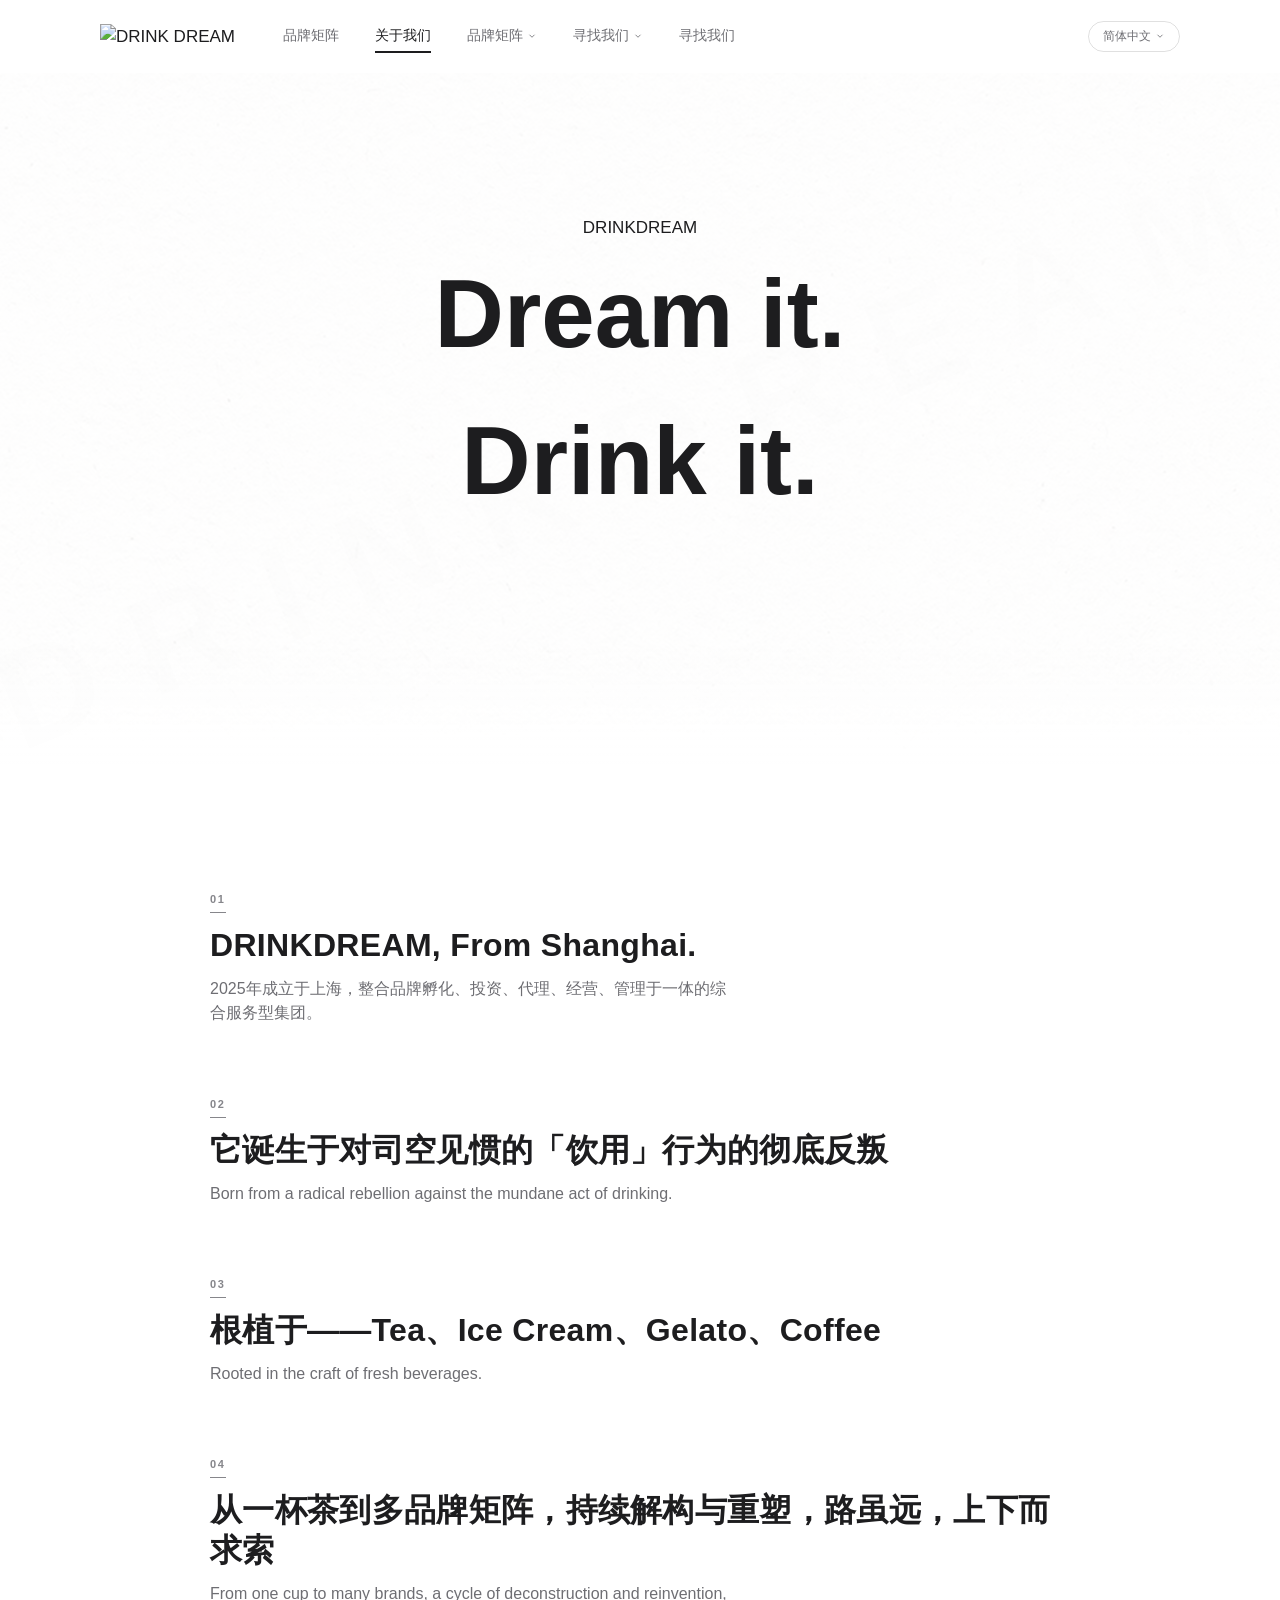
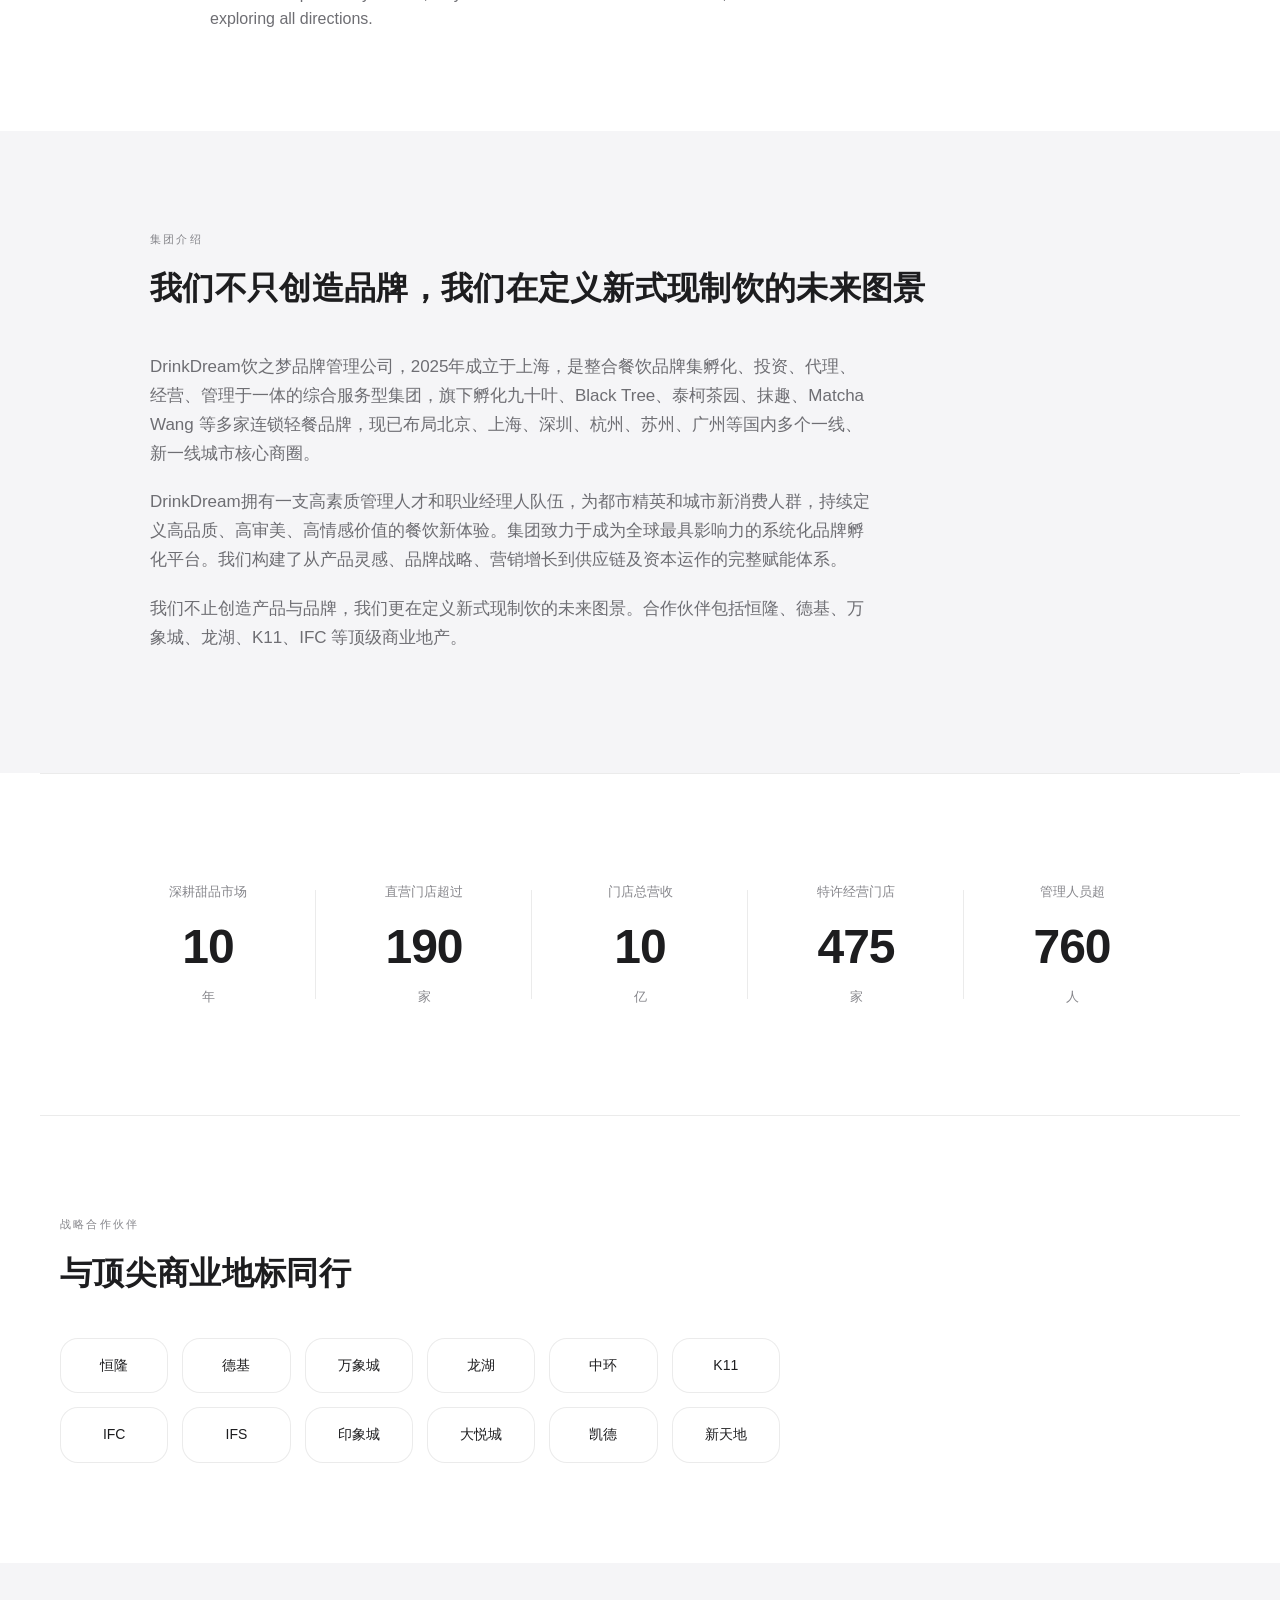
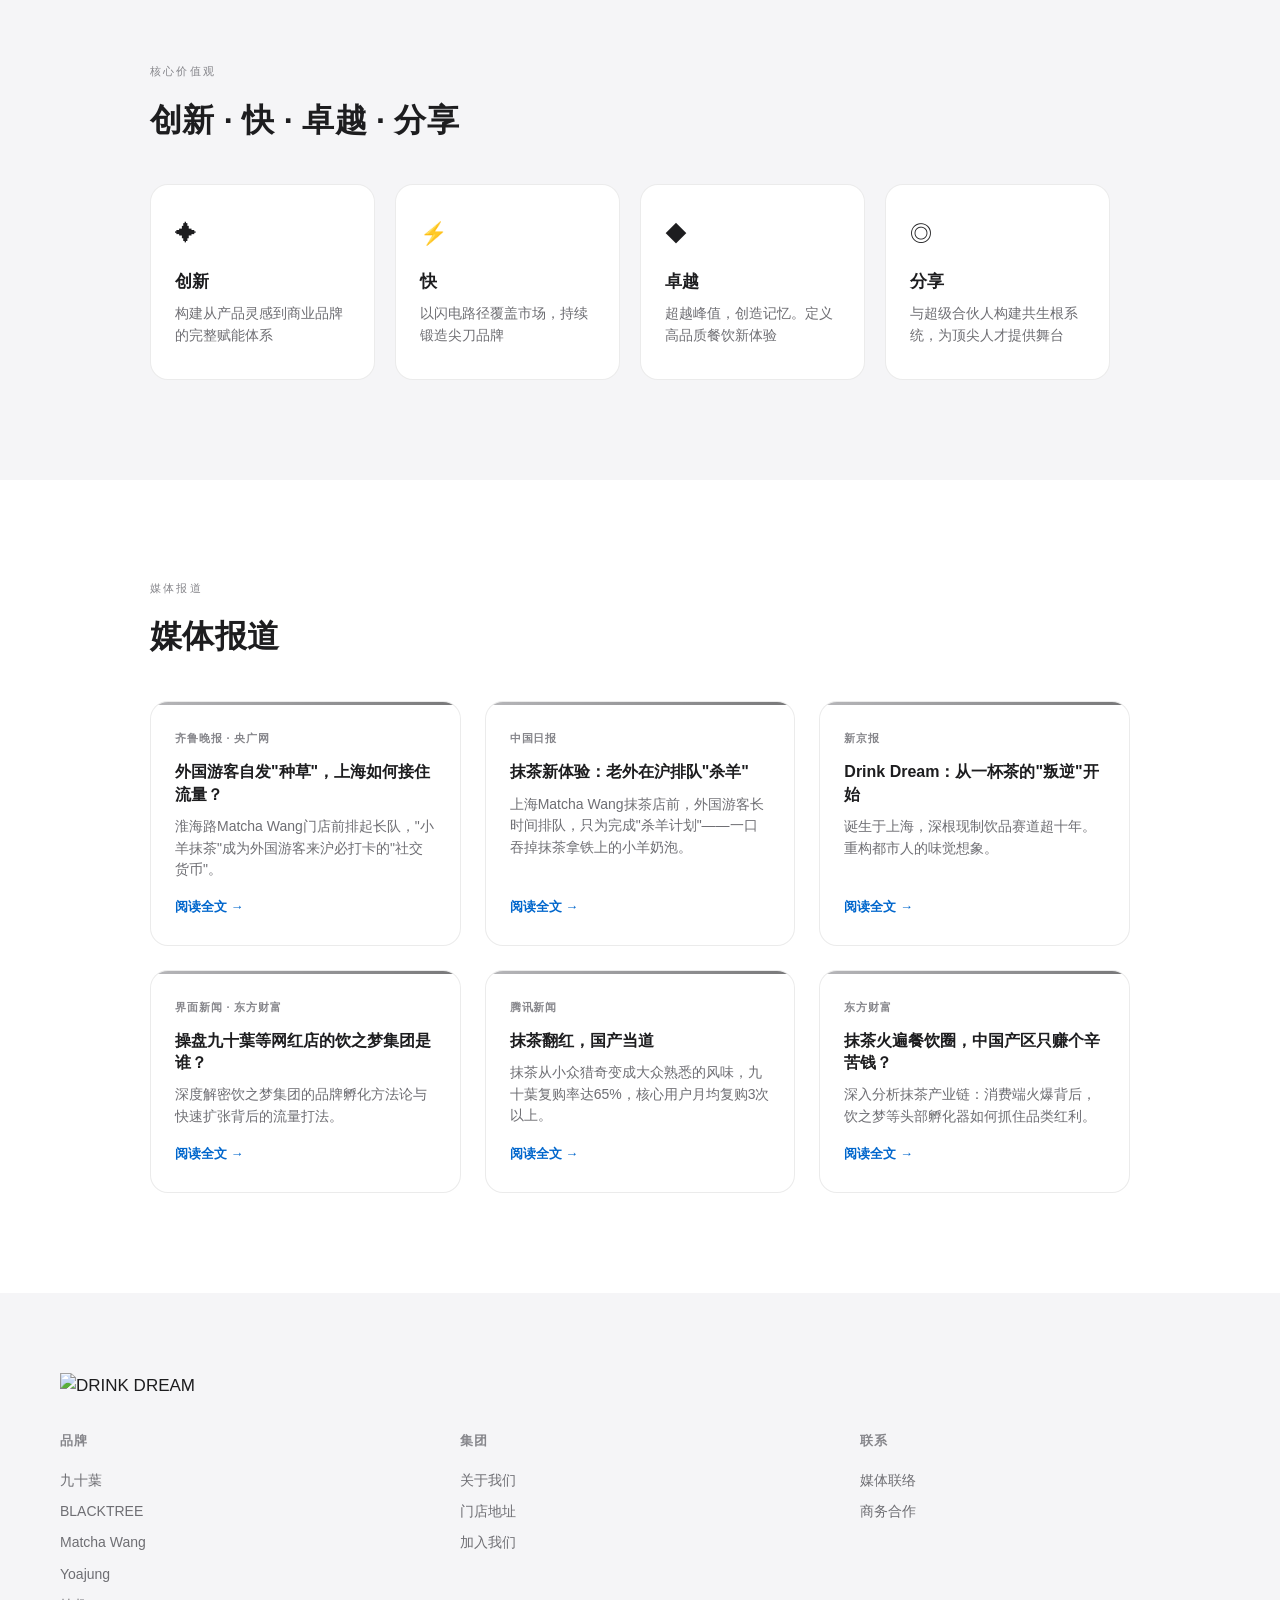
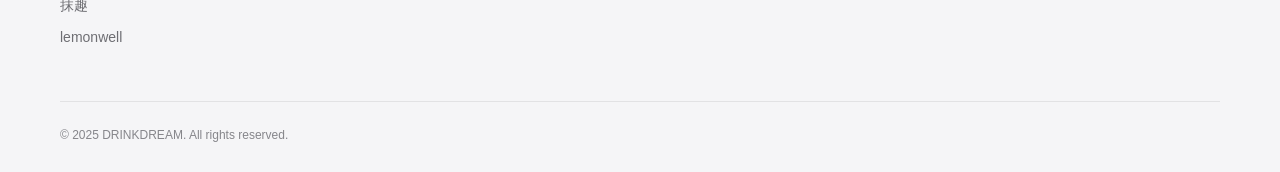
==== commit bc50f6b8: "fix: 修复导航「关于我们」不可点击 + i18n 索引错位" ====
--- a/about.html
+++ b/about.html
@@ -12,7 +12,22 @@
 <header class="site-header">
   <div class="header-inner">
     <a class="brand" href="index.html"><img src="https://www.drink-dream.com/images/logo.png" alt="DRINK DREAM"></a>
-        <nav class="nav"><a href="index.html">首页</a><div class="nav-dropdown"><button class="nav-dropdown-toggle">旗下品牌 <svg width="10" height="10" viewBox="0 0 24 24" fill="none" stroke="currentColor" stroke-width="2"><polyline points="6 9 12 15 18 9"/></svg></button><div class="nav-dropdown-menu"><a href="jiushiye.html">九十叶 <small>NINTEA MATCHA</small></a><a href="blacktree.html">黑树 <small>BLACKTREE</small></a><a href="matcha-wang.html">抹茶王 <small>Matcha Wang</small></a><a href="yoajung.html">Yoajung <small>优格家</small></a><a href="moqu.html">抹趣 <small>Very Matcha</small></a><a href="lemonwell.html">柠檬岛 <small>lemonwell</small></a></div></div><div class="nav-dropdown"><button class="nav-dropdown-toggle">寻找我们 <svg width="10" height="10" viewBox="0 0 24 24" fill="none" stroke="currentColor" stroke-width="2"><polyline points="6 9 12 15 18 9"/></svg></button><div class="nav-dropdown-menu"><a href="find-us.html">门店地址</a><a href="#">媒体联系</a></div></div><a href="#">加入我们</a></nav>
+        <nav class="nav">
+        <a href="index.html" data-i18n="nav.home">首页</a>
+        <a href="about.html" data-i18n="nav.about" class="active">关于我们</a>
+        <div class="nav-dropdown">
+          <button class="nav-dropdown-toggle"><span data-i18n="nav.brands">旗下品牌</span> <svg width="10" height="10" viewBox="0 0 24 24" fill="none" stroke="currentColor" stroke-width="2"><polyline points="6 9 12 15 18 9"/></svg></button>
+          <div class="nav-dropdown-menu"><a href="jiushiye.html">九十叶 <small>NINTEA MATCHA</small></a><a href="blacktree.html">黑树 <small>BLACKTREE</small></a><a href="matcha-wang.html">抹茶王 <small>Matcha Wang</small></a><a href="yoajung.html">优格家 <small>Yoajung</small></a><a href="moqu.html">抹趣 <small>Very Matcha</small></a><a href="lemonwell.html">柠檬岛 <small>lemonwell</small></a></div>
+        </div>
+        <div class="nav-dropdown">
+          <button class="nav-dropdown-toggle"><span data-i18n="nav.find">寻找我们</span> <svg width="10" height="10" viewBox="0 0 24 24" fill="none" stroke="currentColor" stroke-width="2"><polyline points="6 9 12 15 18 9"/></svg></button>
+          <div class="nav-dropdown-menu">
+            <a href="find-us.html" data-i18n="nav.stores">门店地址</a>
+            <a href="#" data-i18n="nav.media">媒体联系</a>
+          </div>
+        </div>
+        <a href="#" data-i18n="nav.join">加入我们</a>
+      </nav>
     <button class="menu-toggle" aria-label="菜单">☰</button>
   </div>
 </header>
@@ -127,7 +142,7 @@
     <div class="footer-logo"><img src="https://www.drink-dream.com/images/logo-drinkdream.png" alt="DRINK DREAM"></div>
     <div class="footer-links">
       <div class="footer-col"><strong>品牌</strong><a href="jiushiye.html">九十葉</a><a href="blacktree.html">BLACKTREE</a><a href="matcha-wang.html">Matcha Wang</a><a href="yoajung.html">Yoajung</a><a href="moqu.html">抹趣</a><a href="lemonwell.html">lemonwell</a></div>
-      <div class="footer-col"><strong>集团</strong><a href="find-us.html">门店地址</a><a href="#">加入我们</a></div>
+      <div class="footer-col"><strong>集团</strong><a href="about.html">关于我们</a><a href="find-us.html">门店地址</a><a href="#">加入我们</a></div>
       <div class="footer-col"><strong>联系</strong><a href="#">媒体联络</a><a href="#">商务合作</a></div>
     </div>
     <p class="footer-copy">&copy; 2025 DRINKDREAM. All rights reserved.</p>
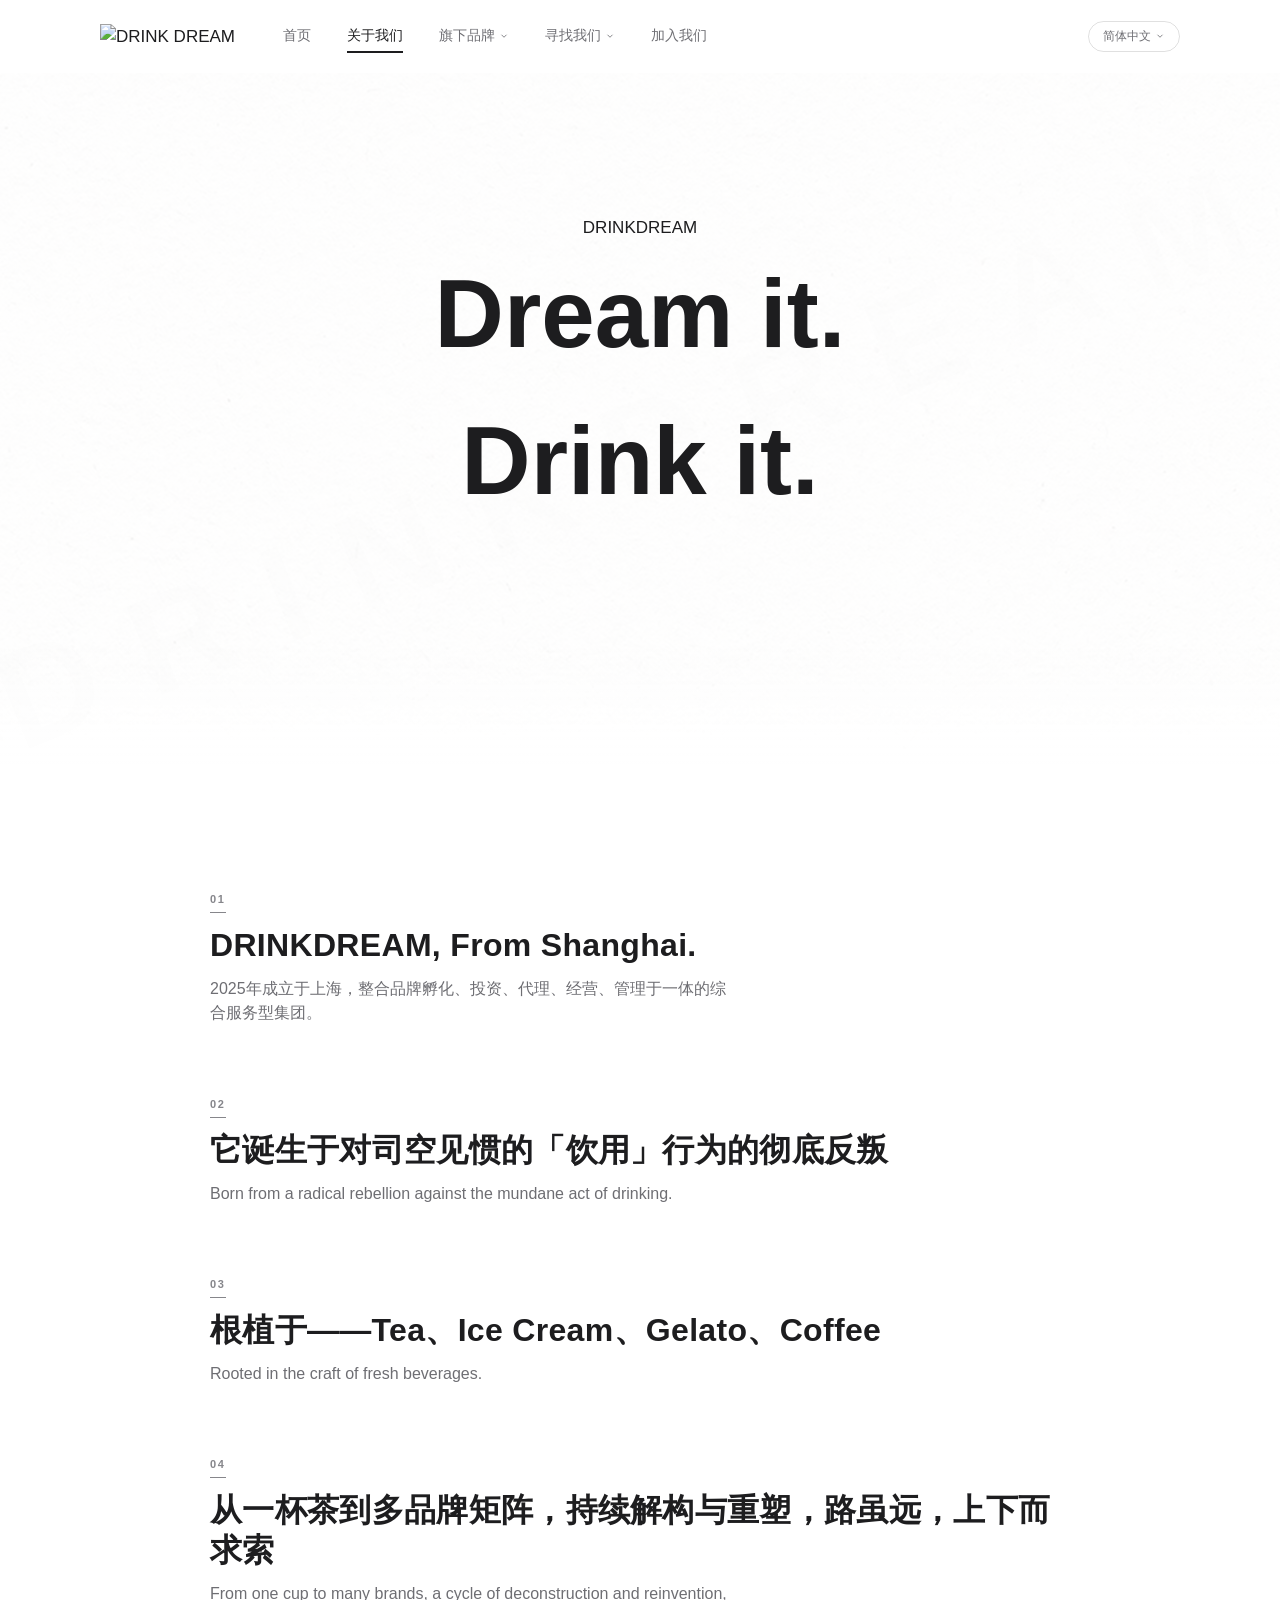
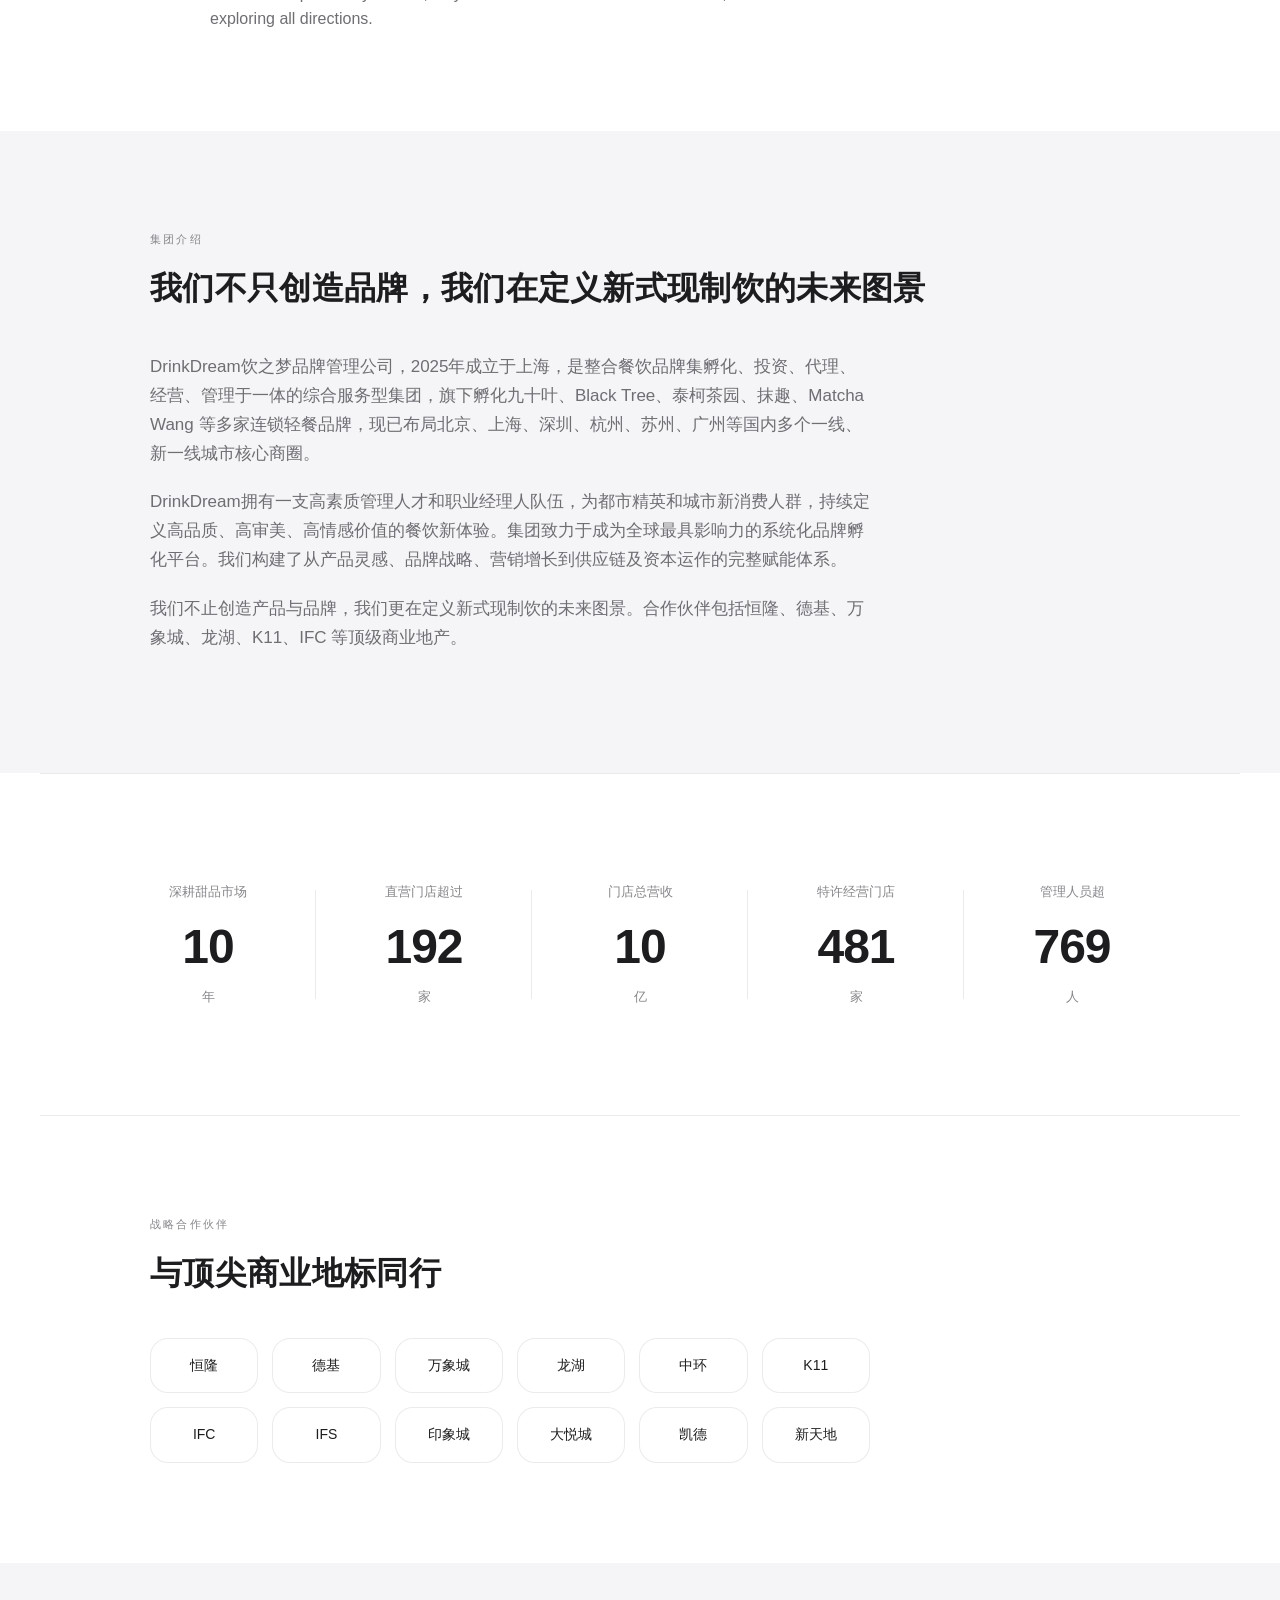
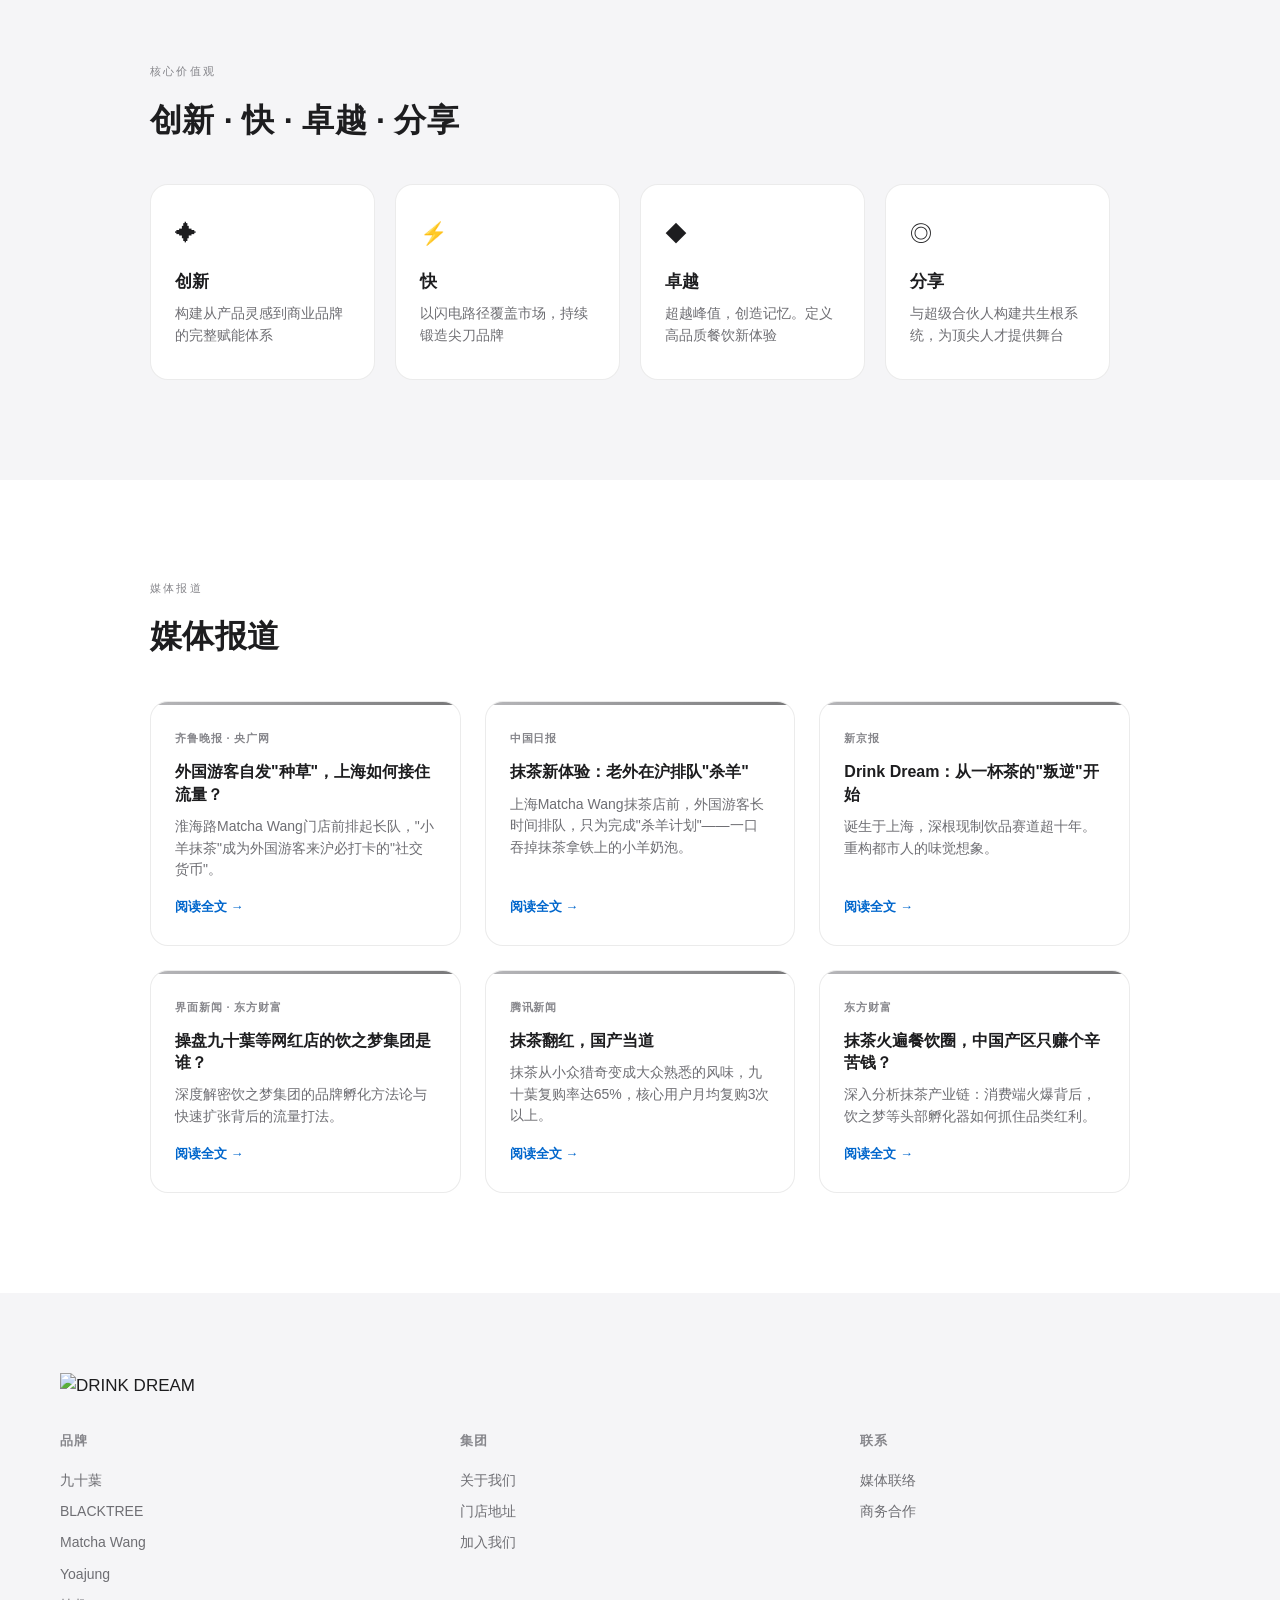
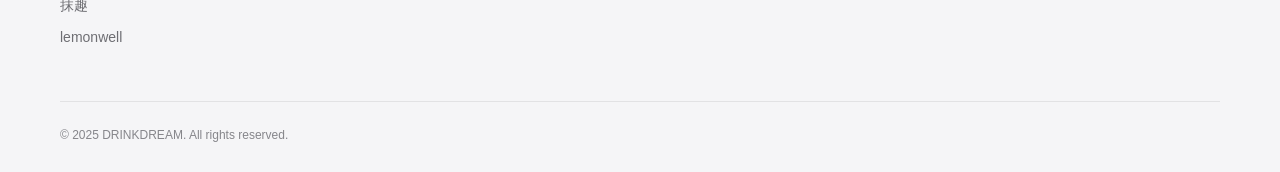
==== commit 399d681c: "fix: 补齐 brand-sect 的 .inner 居中容器（关于我们/品牌页区块未居中）" ====
--- a/about.html
+++ b/about.html
@@ -68,13 +68,15 @@
   </section>
 
   <section class="brand-sect">
-    <p class="ssub" data-reveal>战略合作伙伴</p>
-    <h2 data-reveal>与顶尖商业地标同行</h2>
-    <div class="partner-grid" data-reveal>
-      <div class="partner-item">恒隆</div><div class="partner-item">德基</div><div class="partner-item">万象城</div>
-      <div class="partner-item">龙湖</div><div class="partner-item">中环</div><div class="partner-item">K11</div>
-      <div class="partner-item">IFC</div><div class="partner-item">IFS</div><div class="partner-item">印象城</div>
-      <div class="partner-item">大悦城</div><div class="partner-item">凯德</div><div class="partner-item">新天地</div>
+    <div class="inner">
+      <p class="ssub" data-reveal>战略合作伙伴</p>
+      <h2 data-reveal>与顶尖商业地标同行</h2>
+      <div class="partner-grid" data-reveal>
+        <div class="partner-item">恒隆</div><div class="partner-item">德基</div><div class="partner-item">万象城</div>
+        <div class="partner-item">龙湖</div><div class="partner-item">中环</div><div class="partner-item">K11</div>
+        <div class="partner-item">IFC</div><div class="partner-item">IFS</div><div class="partner-item">印象城</div>
+        <div class="partner-item">大悦城</div><div class="partner-item">凯德</div><div class="partner-item">新天地</div>
+      </div>
     </div>
   </section>
 
